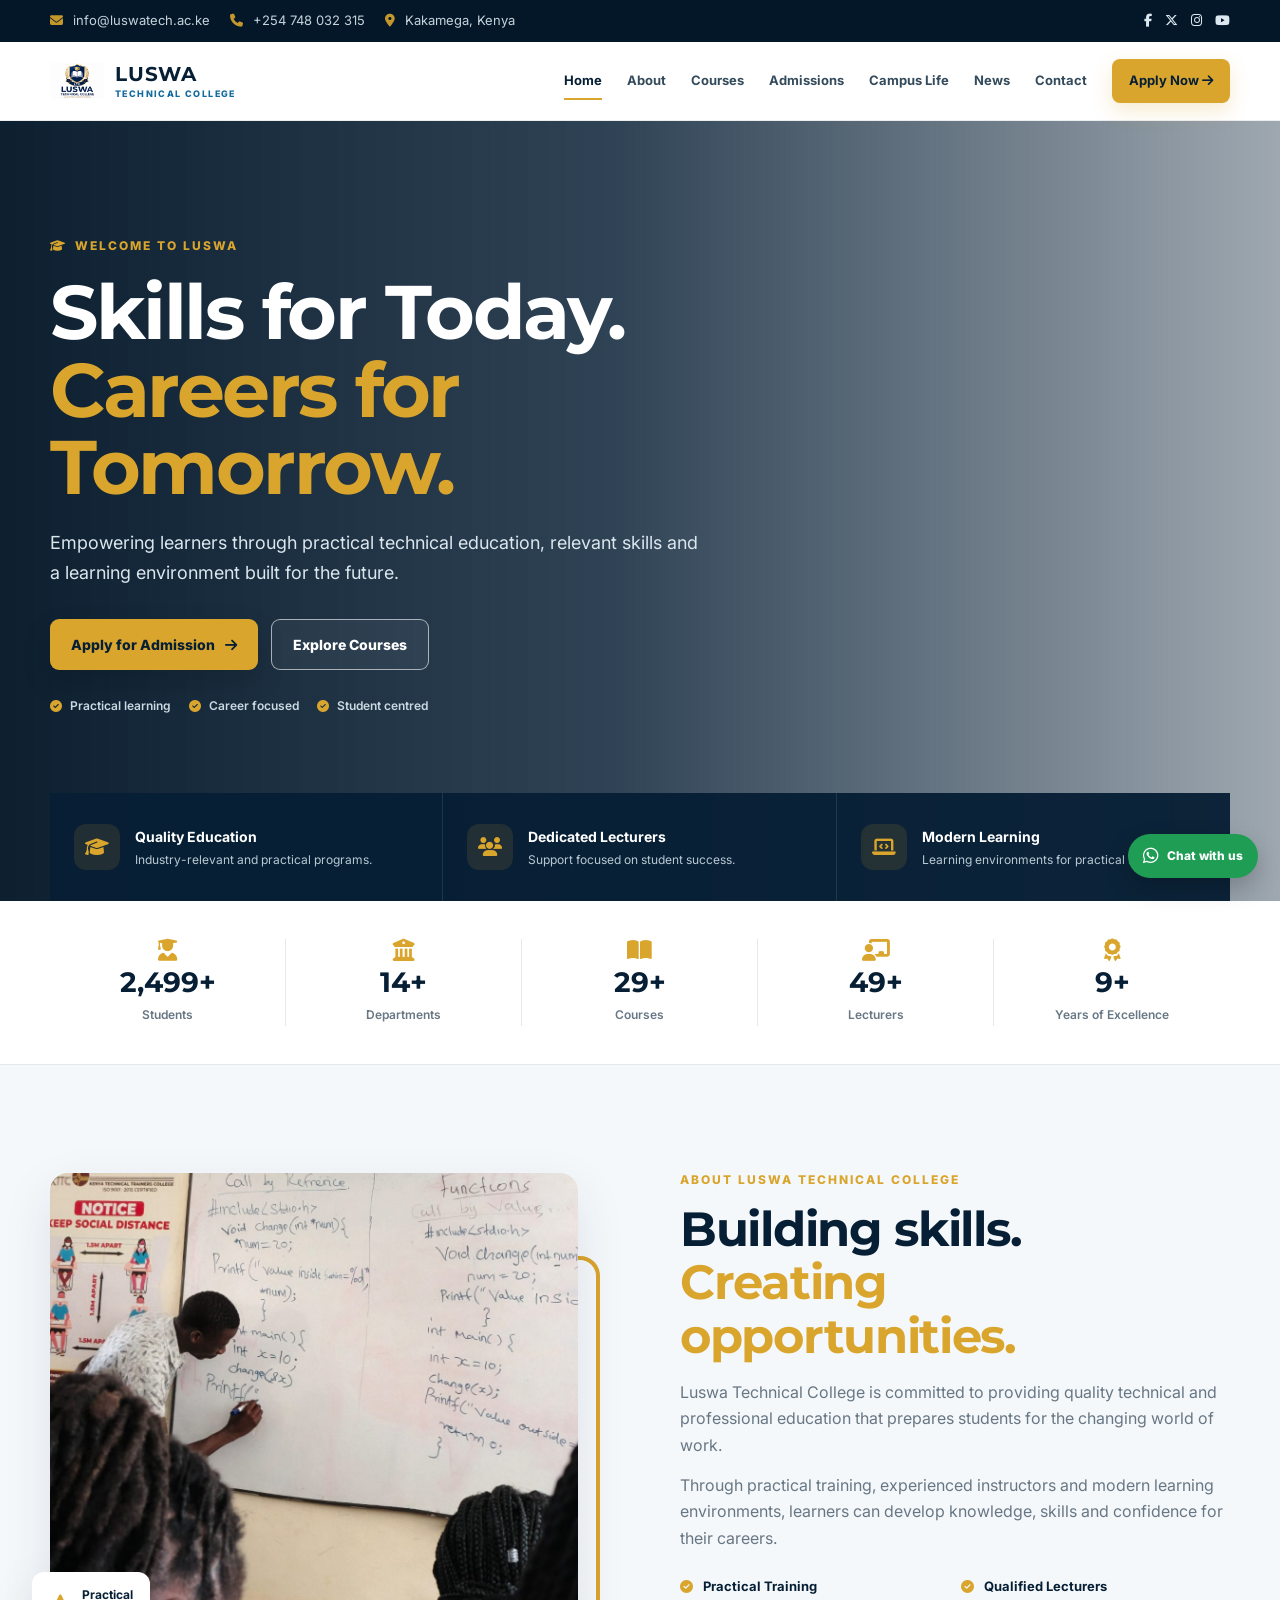
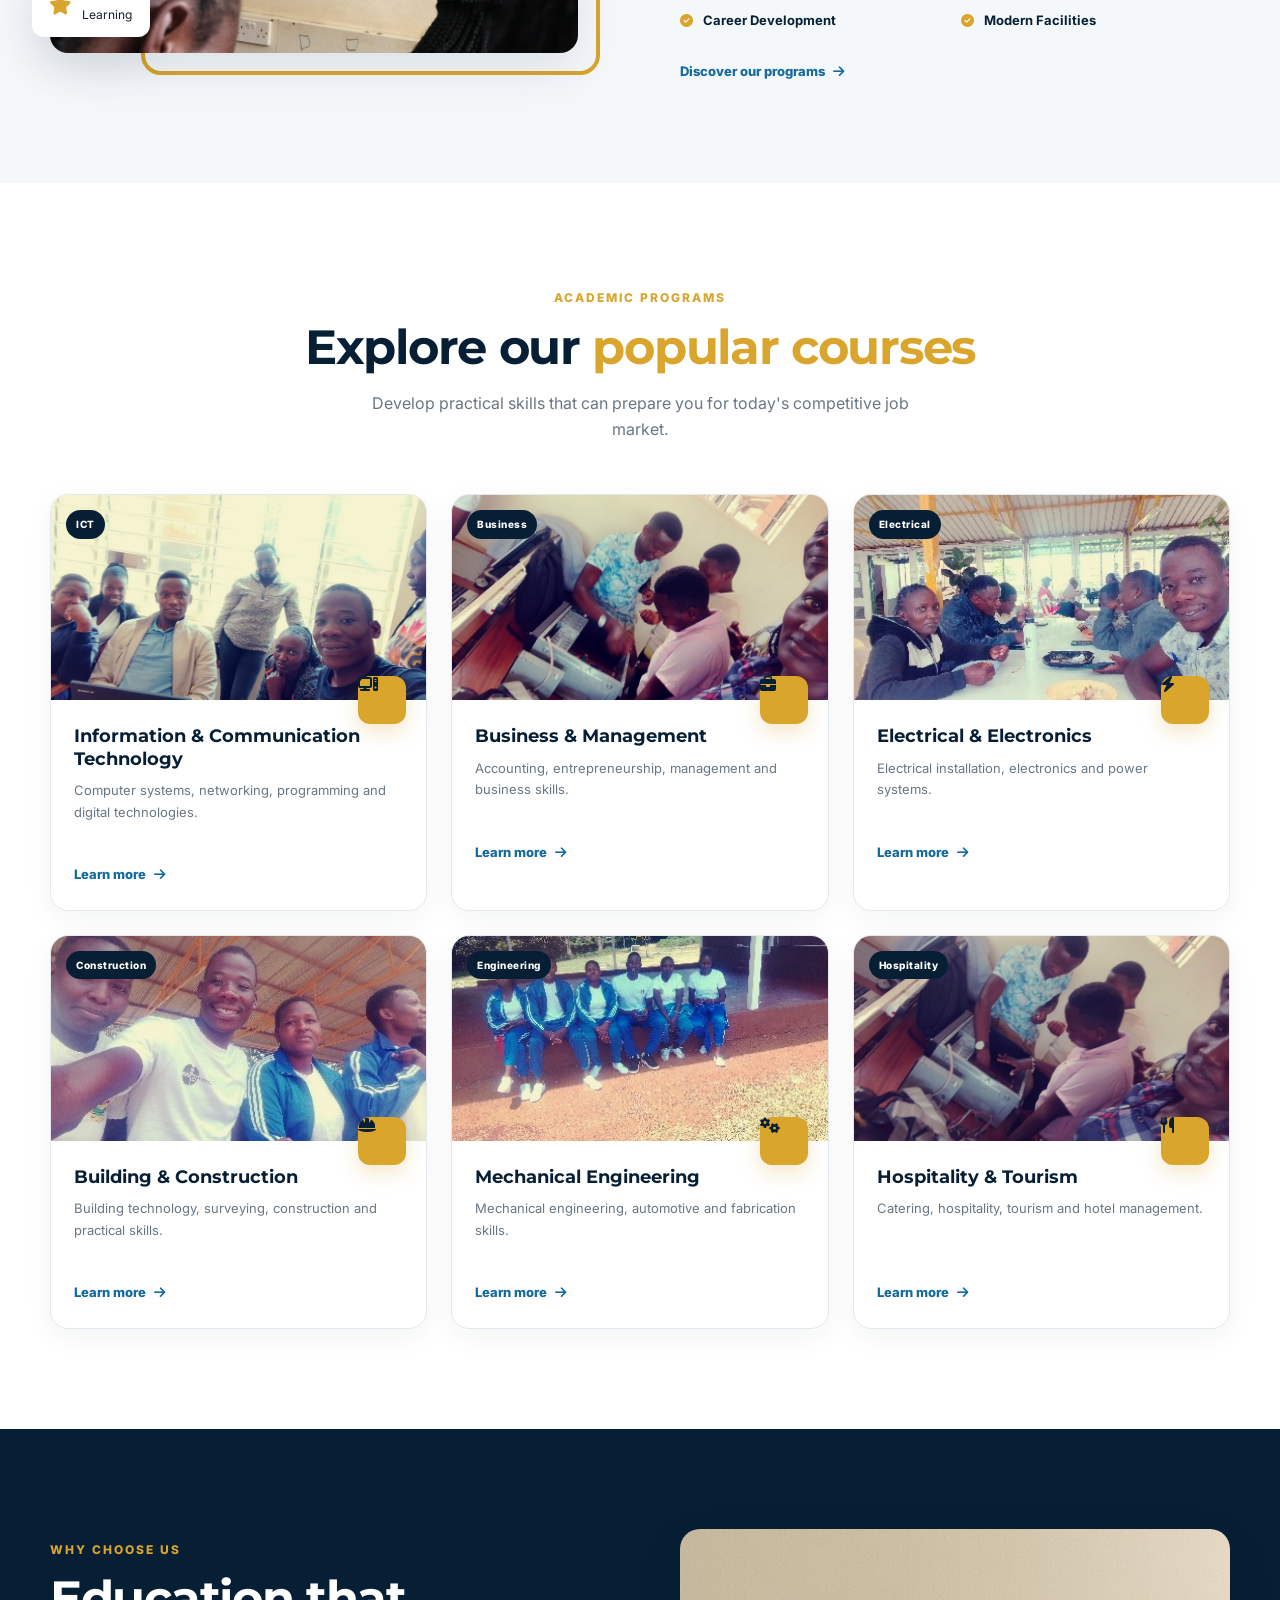
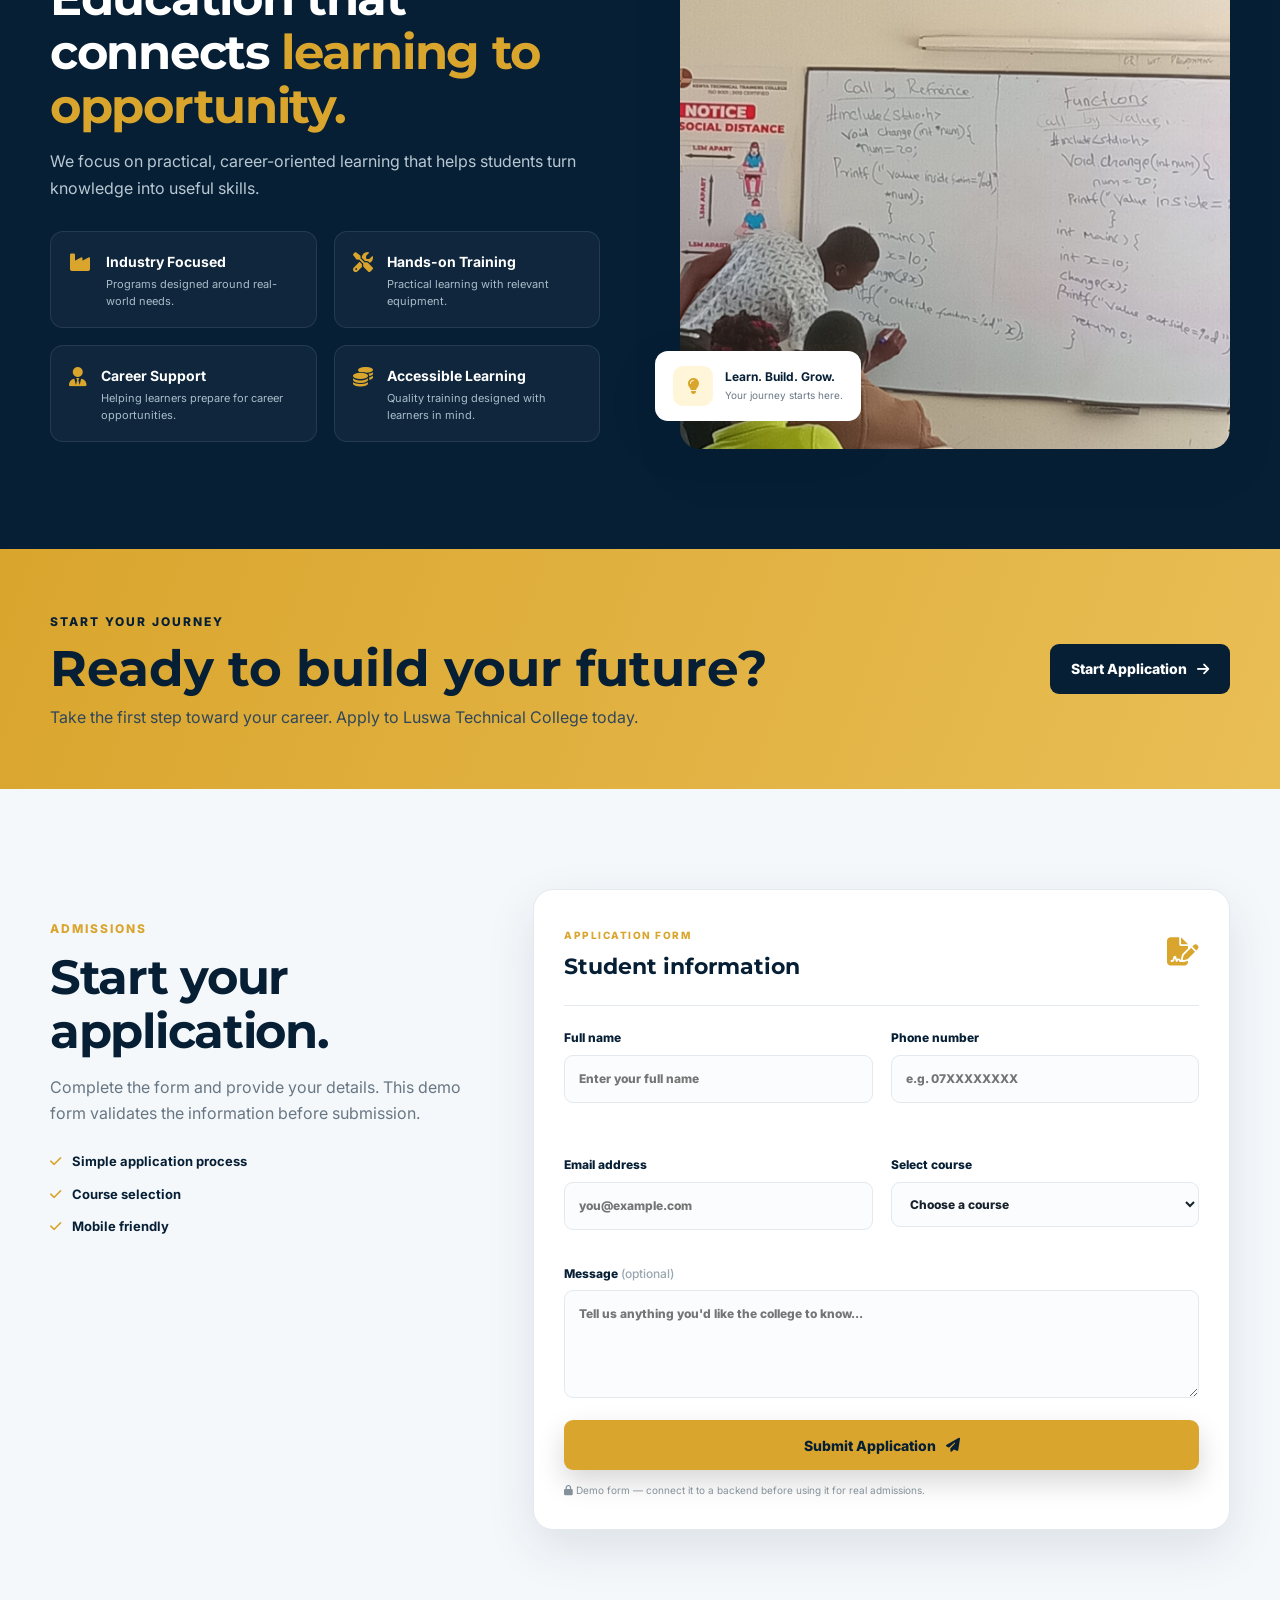
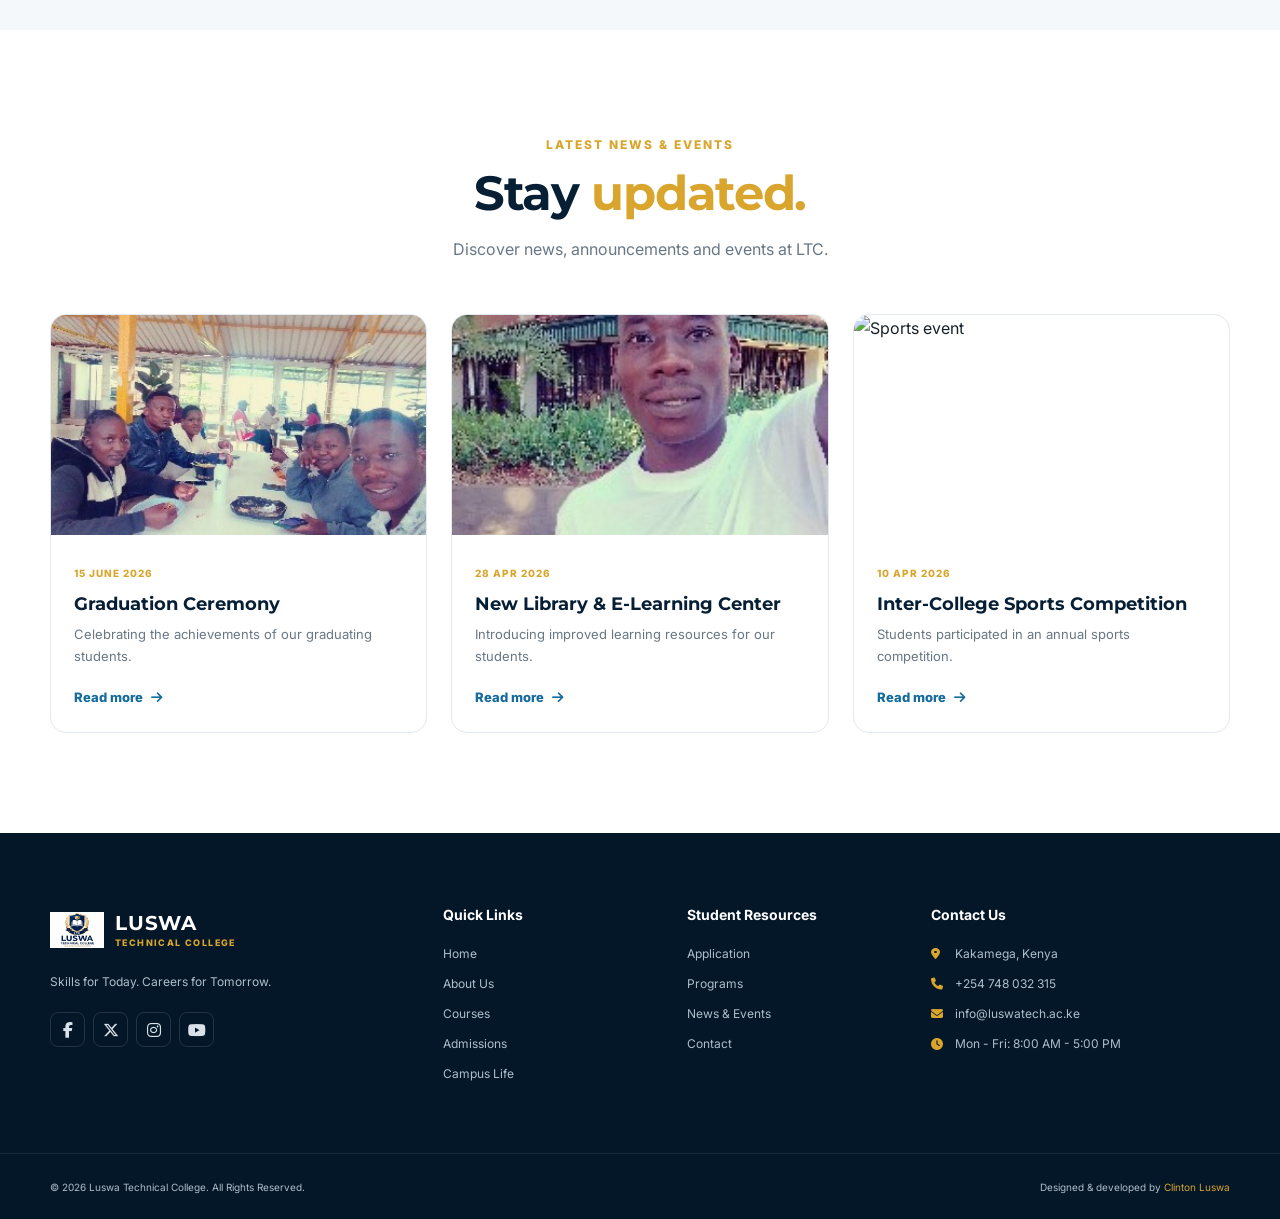
==== index.html @ d1d5af70 "Add files via upload" ====
<!DOCTYPE html>
<html lang="en">
<head>
    <meta charset="UTF-8">
    <meta name="viewport" content="width=device-width, initial-scale=1.0">
    <meta name="description" content="Luswa Technical College - Skills for Today. Careers for Tomorrow.">
    <meta name="theme-color" content="#071f35">
    <title>Luswa Technical College | Skills for Today. Careers for Tomorrow.</title>

    <link rel="preconnect" href="https://fonts.googleapis.com">
    <link rel="preconnect" href="https://fonts.gstatic.com" crossorigin>
    <link href="https://fonts.googleapis.com/css2?family=Inter:wght@400;500;600;700;800&family=Montserrat:wght@600;700;800&display=swap" rel="stylesheet">
    <link rel="stylesheet" href="style.css">

    <!-- Font Awesome -->
    <link rel="stylesheet"
          href="https://cdnjs.cloudflare.com/ajax/libs/font-awesome/6.5.2/css/all.min.css">
</head>

<body>
    <div class="page-loader" id="pageLoader" aria-hidden="true">
        <span class="loader"></span>
    </div>

    <!-- TOP BAR -->
    <div class="top-bar">
        <div class="container top-bar-inner">
            <div class="top-contact">
                <a href="mailto:info@luswatech.ac.ke">
                    <i class="fas fa-envelope"></i> info@luswatech.ac.ke
                </a>
                <a href="tel:+254748032315">
                    <i class="fas fa-phone"></i> +254 748 032 315
                </a>
                <span><i class="fas fa-location-dot"></i> Kakamega, Kenya</span>
            </div>

            <div class="socials" aria-label="Social media">
                <a href="#" aria-label="Facebook"><i class="fab fa-facebook-f"></i></a>
                <a href="#" aria-label="X"><i class="fab fa-x-twitter"></i></a>
                <a href="#" aria-label="Instagram"><i class="fab fa-instagram"></i></a>
                <a href="#" aria-label="YouTube"><i class="fab fa-youtube"></i></a>
            </div>
        </div>
    </div>

    <!-- HEADER -->
    <header class="header" id="header">
        <div class="container nav-wrap">
            <a href="#home" class="brand" aria-label="Luswa Technical College home">
                <img src="images/logo.png" alt="Luswa Technical College logo">
                <span>
                    <strong>LUSWA</strong>
                    <small>TECHNICAL COLLEGE</small>
                </span>
            </a>

            <button class="menu-btn" id="menuBtn" aria-label="Open navigation" aria-expanded="false">
                <i class="fas fa-bars"></i>
            </button>

            <nav class="navbar" id="navbar" aria-label="Main navigation">
                <a href="#home" class="active">Home</a>
                <a href="#about">About</a>
                <a href="#courses">Courses</a>
                <a href="#admissions">Admissions</a>
                <a href="#campus">Campus Life</a>
                <a href="#news">News</a>
                <a href="#contact">Contact</a>
                <a href="#admissions" class="nav-cta">Apply Now <i class="fas fa-arrow-right"></i></a>
            </nav>
        </div>
    </header>

    <main>
        <!-- HERO -->
        <section class="hero" id="home">
            <div class="hero-bg"></div>
            <div class="container hero-inner">
                <div class="hero-copy reveal">
                    <span class="eyebrow"><i class="fas fa-graduation-cap"></i> WELCOME TO LUSWA</span>
                    <h1>Skills for Today.<br><span>Careers for Tomorrow.</span></h1>
                    <p>
                        Empowering learners through practical technical education,
                        relevant skills and a learning environment built for the future.
                    </p>

                    <div class="hero-actions">
                        <a href="#admissions" class="btn btn-primary">
                            Apply for Admission <i class="fas fa-arrow-right"></i>
                        </a>
                        <a href="#courses" class="btn btn-outline">
                            Explore Courses
                        </a>
                    </div>

                    <div class="hero-trust">
                        <span><i class="fas fa-circle-check"></i> Practical learning</span>
                        <span><i class="fas fa-circle-check"></i> Career focused</span>
                        <span><i class="fas fa-circle-check"></i> Student centred</span>
                    </div>
                </div>
            </div>

            <div class="hero-cards container">
                <article class="hero-card">
                    <div class="icon-box"><i class="fas fa-graduation-cap"></i></div>
                    <div>
                        <h3>Quality Education</h3>
                        <p>Industry-relevant and practical programs.</p>
                    </div>
                </article>
                <article class="hero-card">
                    <div class="icon-box"><i class="fas fa-users"></i></div>
                    <div>
                        <h3>Dedicated Lecturers</h3>
                        <p>Support focused on student success.</p>
                    </div>
                </article>
                <article class="hero-card">
                    <div class="icon-box"><i class="fas fa-laptop-code"></i></div>
                    <div>
                        <h3>Modern Learning</h3>
                        <p>Learning environments for practical skills.</p>
                    </div>
                </article>
            </div>
        </section>

        <!-- STATS -->
        <section class="stats-section" aria-label="College statistics">
            <div class="container stats-grid">
                <div class="stat reveal">
                    <i class="fas fa-user-graduate"></i>
                    <strong data-count="2500" data-suffix="+">0</strong>
                    <span>Students</span>
                </div>
                <div class="stat reveal">
                    <i class="fas fa-building-columns"></i>
                    <strong data-count="15" data-suffix="+">0</strong>
                    <span>Departments</span>
                </div>
                <div class="stat reveal">
                    <i class="fas fa-book-open"></i>
                    <strong data-count="30" data-suffix="+">0</strong>
                    <span>Courses</span>
                </div>
                <div class="stat reveal">
                    <i class="fas fa-chalkboard-user"></i>
                    <strong data-count="50" data-suffix="+">0</strong>
                    <span>Lecturers</span>
                </div>
                <div class="stat reveal">
                    <i class="fas fa-award"></i>
                    <strong data-count="10" data-suffix="+">0</strong>
                    <span>Years of Excellence</span>
                </div>
            </div>
        </section>

        <!-- ABOUT -->
        <section class="section about" id="about">
            <div class="container about-grid">
                <div class="image-frame reveal">
                    <img src="images/about.jpg" alt="Luswa Technical College campus" loading="lazy">
                    <div class="image-badge">
                        <i class="fas fa-star"></i>
                        <span><strong>Practical</strong> Learning</span>
                    </div>
                </div>

                <div class="about-copy reveal">
                    <span class="section-tag">ABOUT LUSWA TECHNICAL COLLEGE</span>
                    <h2>Building skills.<br><span>Creating opportunities.</span></h2>
                    <p>
                        Luswa Technical College is committed to providing quality technical
                        and professional education that prepares students for the changing world of work.
                    </p>
                    <p>
                        Through practical training, experienced instructors and modern learning
                        environments, learners can develop knowledge, skills and confidence for their careers.
                    </p>

                    <div class="feature-list">
                        <div><i class="fas fa-circle-check"></i> Practical Training</div>
                        <div><i class="fas fa-circle-check"></i> Qualified Lecturers</div>
                        <div><i class="fas fa-circle-check"></i> Career Development</div>
                        <div><i class="fas fa-circle-check"></i> Modern Facilities</div>
                    </div>

                    <a href="#courses" class="text-link">Discover our programs <i class="fas fa-arrow-right"></i></a>
                </div>
            </div>
        </section>

        <!-- COURSES -->
        <section class="section courses" id="courses">
            <div class="container">
                <div class="section-heading reveal">
                    <span class="section-tag">ACADEMIC PROGRAMS</span>
                    <h2>Explore our <span>popular courses</span></h2>
                    <p>Develop practical skills that can prepare you for today's competitive job market.</p>
                </div>

                <div class="course-grid">
                    <article class="course-card reveal">
                        <div class="card-image">
                            <img src="images/ict_st.jpg" alt="ICT students" loading="lazy">
                            <span class="course-label">ICT</span>
                        </div>
                        <div class="card-body">
                            <i class="fas fa-computer course-icon"></i>
                            <h3>Information & Communication Technology</h3>
                            <p>Computer systems, networking, programming and digital technologies.</p>
                            <a href="#admissions" class="card-link">Learn more <i class="fas fa-arrow-right"></i></a>
                        </div>
                    </article>

                    <article class="course-card reveal">
                        <div class="card-image">
                            <img src="images/business.jpg" alt="Business students" loading="lazy">
                            <span class="course-label">Business</span>
                        </div>
                        <div class="card-body">
                            <i class="fas fa-briefcase course-icon"></i>
                            <h3>Business & Management</h3>
                            <p>Accounting, entrepreneurship, management and business skills.</p>
                            <a href="#admissions" class="card-link">Learn more <i class="fas fa-arrow-right"></i></a>
                        </div>
                    </article>

                    <article class="course-card reveal">
                        <div class="card-image">
                            <img src="images/electrical.jpg" alt="Electrical student" loading="lazy">
                            <span class="course-label">Electrical</span>
                        </div>
                        <div class="card-body">
                            <i class="fas fa-bolt course-icon"></i>
                            <h3>Electrical & Electronics</h3>
                            <p>Electrical installation, electronics and power systems.</p>
                            <a href="#admissions" class="card-link">Learn more <i class="fas fa-arrow-right"></i></a>
                        </div>
                    </article>

                    <article class="course-card reveal">
                        <div class="card-image">
                            <img src="images/building.jpg" alt="Construction students" loading="lazy">
                            <span class="course-label">Construction</span>
                        </div>
                        <div class="card-body">
                            <i class="fas fa-hard-hat course-icon"></i>
                            <h3>Building & Construction</h3>
                            <p>Building technology, surveying, construction and practical skills.</p>
                            <a href="#admissions" class="card-link">Learn more <i class="fas fa-arrow-right"></i></a>
                        </div>
                    </article>

                    <article class="course-card reveal">
                        <div class="card-image">
                            <img src="images/mechanic.jpg" alt="Mechanical engineering" loading="lazy">
                            <span class="course-label">Engineering</span>
                        </div>
                        <div class="card-body">
                            <i class="fas fa-gears course-icon"></i>
                            <h3>Mechanical Engineering</h3>
                            <p>Mechanical engineering, automotive and fabrication skills.</p>
                            <a href="#admissions" class="card-link">Learn more <i class="fas fa-arrow-right"></i></a>
                        </div>
                    </article>

                    <article class="course-card reveal">
                        <div class="card-image">
                            <img src="images/hospital.jpg" alt="Hospitality students" loading="lazy">
                            <span class="course-label">Hospitality</span>
                        </div>
                        <div class="card-body">
                            <i class="fas fa-utensils course-icon"></i>
                            <h3>Hospitality & Tourism</h3>
                            <p>Catering, hospitality, tourism and hotel management.</p>
                            <a href="#admissions" class="card-link">Learn more <i class="fas fa-arrow-right"></i></a>
                        </div>
                    </article>
                </div>
            </div>
        </section>

        <!-- WHY US -->
        <section class="section why-us" id="campus">
            <div class="container why-grid">
                <div class="why-copy reveal">
                    <span class="section-tag">WHY CHOOSE US</span>
                    <h2>Education that connects <span>learning to opportunity.</span></h2>
                    <p>
                        We focus on practical, career-oriented learning that helps students
                        turn knowledge into useful skills.
                    </p>

                    <div class="why-items">
                        <div class="why-item">
                            <i class="fas fa-industry"></i>
                            <div><h3>Industry Focused</h3><p>Programs designed around real-world needs.</p></div>
                        </div>
                        <div class="why-item">
                            <i class="fas fa-screwdriver-wrench"></i>
                            <div><h3>Hands-on Training</h3><p>Practical learning with relevant equipment.</p></div>
                        </div>
                        <div class="why-item">
                            <i class="fas fa-user-tie"></i>
                            <div><h3>Career Support</h3><p>Helping learners prepare for career opportunities.</p></div>
                        </div>
                        <div class="why-item">
                            <i class="fas fa-coins"></i>
                            <div><h3>Accessible Learning</h3><p>Quality training designed with learners in mind.</p></div>
                        </div>
                    </div>
                </div>

                <div class="why-image reveal">
                    <img src="images/why.jpg" alt="Students learning together" loading="lazy">
                    <div class="floating-card">
                        <i class="fas fa-lightbulb"></i>
                        <div><strong>Learn. Build. Grow.</strong><span>Your journey starts here.</span></div>
                    </div>
                </div>
            </div>
        </section>

        <!-- ADMISSIONS -->
        <section class="admissions" id="admissions">
            <div class="container admission-inner reveal">
                <div>
                    <span class="section-tag light">START YOUR JOURNEY</span>
                    <h2>Ready to build your future?</h2>
                    <p>Take the first step toward your career. Apply to Luswa Technical College today.</p>
                </div>
                <a href="#application" class="btn btn-gold">Start Application <i class="fas fa-arrow-right"></i></a>
            </div>
        </section>

        <!-- APPLICATION -->
        <section class="section application" id="application">
            <div class="container application-grid">
                <div class="application-intro reveal">
                    <span class="section-tag">ADMISSIONS</span>
                    <h2>Start your application.</h2>
                    <p>
                        Complete the form and provide your details. This demo form validates
                        the information before submission.
                    </p>
                    <div class="application-points">
                        <span><i class="fas fa-check"></i> Simple application process</span>
                        <span><i class="fas fa-check"></i> Course selection</span>
                        <span><i class="fas fa-check"></i> Mobile friendly</span>
                    </div>
                </div>

                <form class="application-form reveal" id="applicationForm" novalidate>
                    <div class="form-header">
                        <div><span>APPLICATION FORM</span><h3>Student information</h3></div>
                        <i class="fas fa-file-signature"></i>
                    </div>

                    <div class="form-grid">
                        <label>
                            Full name
                            <input type="text" name="name" placeholder="Enter your full name" required>
                            <small class="error-message"></small>
                        </label>
                        <label>
                            Phone number
                            <input type="tel" name="phone" placeholder="e.g. 07XXXXXXXX" required>
                            <small class="error-message"></small>
                        </label>
                        <label>
                            Email address
                            <input type="email" name="email" placeholder="you@example.com" required>
                            <small class="error-message"></small>
                        </label>
                        <label>
                            Select course
                            <select name="course" required>
                                <option value="">Choose a course</option>
                                <option>Information & Communication Technology</option>
                                <option>Business & Management</option>
                                <option>Electrical & Electronics</option>
                                <option>Building & Construction</option>
                                <option>Mechanical Engineering</option>
                                <option>Hospitality & Tourism</option>
                            </select>
                            <small class="error-message"></small>
                        </label>
                    </div>

                    <label>
                        Message <span class="optional">(optional)</span>
                        <textarea name="message" rows="4" placeholder="Tell us anything you'd like the college to know..."></textarea>
                    </label>

                    <button type="submit" class="btn btn-primary submit-btn">
                        Submit Application <i class="fas fa-paper-plane"></i>
                    </button>
                    <p class="form-note"><i class="fas fa-lock"></i> Demo form — connect it to a backend before using it for real admissions.</p>
                    <div class="form-success" id="formSuccess" role="status"></div>
                </form>
            </div>
        </section>

        <!-- NEWS -->
        <section class="section news" id="news">
            <div class="container">
                <div class="section-heading reveal">
                    <span class="section-tag">LATEST NEWS & EVENTS</span>
                    <h2>Stay <span>updated.</span></h2>
                    <p>Discover news, announcements and events at LTC.</p>
                </div>

                <div class="news-grid">
                    <article class="news-card reveal">
                        <img src="images/graduate.jpg" alt="Graduation ceremony" loading="lazy">
                        <div class="news-body">
                            <span class="date">15 JUNE 2026</span>
                            <h3>Graduation Ceremony</h3>
                            <p>Celebrating the achievements of our graduating students.</p>
                            <a href="#contact">Read more <i class="fas fa-arrow-right"></i></a>
                        </div>
                    </article>

                    <article class="news-card reveal">
                        <img src="images/library.jpg" alt="Library and e-learning center" loading="lazy">
                        <div class="news-body">
                            <span class="date">28 APR 2026</span>
                            <h3>New Library & E-Learning Center</h3>
                            <p>Introducing improved learning resources for our students.</p>
                            <a href="#contact">Read more <i class="fas fa-arrow-right"></i></a>
                        </div>
                    </article>

                    <article class="news-card reveal">
                        <img src="images/spots.jpg" alt="Sports event" loading="lazy">
                        <div class="news-body">
                            <span class="date">10 APR 2026</span>
                            <h3>Inter-College Sports Competition</h3>
                            <p>Students participated in an annual sports competition.</p>
                            <a href="#contact">Read more <i class="fas fa-arrow-right"></i></a>
                        </div>
                    </article>
                </div>
            </div>
        </section>
    </main>

    <!-- FOOTER -->
    <footer class="footer" id="contact">
        <div class="container footer-grid">
            <div class="footer-brand">
                <a href="#home" class="brand footer-logo">
                    <img src="images/logo.png" alt="Luswa Technical College logo">
                    <span><strong>LUSWA</strong><small>TECHNICAL COLLEGE</small></span>
                </a>
                <p>Skills for Today. Careers for Tomorrow.</p>
                <div class="footer-socials">
                    <a href="#" aria-label="Facebook"><i class="fab fa-facebook-f"></i></a>
                    <a href="#" aria-label="X"><i class="fab fa-x-twitter"></i></a>
                    <a href="#" aria-label="Instagram"><i class="fab fa-instagram"></i></a>
                    <a href="#" aria-label="YouTube"><i class="fab fa-youtube"></i></a>
                </div>
            </div>

            <div class="footer-column">
                <h3>Quick Links</h3>
                <a href="#home">Home</a>
                <a href="#about">About Us</a>
                <a href="#courses">Courses</a>
                <a href="#admissions">Admissions</a>
                <a href="#campus">Campus Life</a>
            </div>

            <div class="footer-column">
                <h3>Student Resources</h3>
                <a href="#application">Application</a>
                <a href="#courses">Programs</a>
                <a href="#news">News & Events</a>
                <a href="#contact">Contact</a>
            </div>

            <div class="footer-column contact-column">
                <h3>Contact Us</h3>
                <a href="https://maps.google.com/?q=Kakamega,Kenya" target="_blank" rel="noopener">
                    <i class="fas fa-location-dot"></i> Kakamega, Kenya
                </a>
                <a href="tel:+254748032315"><i class="fas fa-phone"></i> +254 748 032 315</a>
                <a href="mailto:info@luswatech.ac.ke"><i class="fas fa-envelope"></i> info@luswatech.ac.ke</a>
                <span><i class="fas fa-clock"></i> Mon - Fri: 8:00 AM - 5:00 PM</span>
            </div>
        </div>

        <div class="footer-bottom">
            <div class="container">
                <p>© <span id="currentYear"></span> Luswa Technical College. All Rights Reserved.</p>
                <p>Designed & developed by <a href="https://luswa-portfolio.vercel.app" target="_blank" rel="noopener">Clinton Luswa</a></p>
            </div>
        </div>
    </footer>

    <a class="whatsapp" href="#" aria-label="Chat on WhatsApp">
        <i class="fab fa-whatsapp"></i>
        <span>Chat with us</span>
    </a>

    <button class="scroll-top" id="scrollTop" aria-label="Scroll to top">
        <i class="fas fa-arrow-up"></i>
    </button>

    <script src="script.js"></script>
</body>
</html>
---- style.css ----
/* =========================================================
   LUSWA TECHNICAL COLLEGE — MODERN REDESIGN
   ========================================================= */

:root {
    --navy: #071f35;
    --navy-2: #0b3556;
    --blue: #146b9e;
    --gold: #d9a52d;
    --gold-light: #f2cf73;
    --white: #fff;
    --text: #17212b;
    --muted: #687784;
    --light: #f5f8fb;
    --border: #e3e9ee;
    --shadow: 0 18px 50px rgba(7,31,53,.10);
    --radius: 18px;
    --container: 1180px;
}

* { box-sizing: border-box; margin: 0; padding: 0; }
html { scroll-behavior: smooth; scroll-padding-top: 85px; }
body {
    font-family: "Inter", Arial, sans-serif;
    color: var(--text);
    background: var(--white);
    line-height: 1.65;
    overflow-x: hidden;
}
body.menu-open { overflow: hidden; }
a { color: inherit; text-decoration: none; }
img { display: block; width: 100%; }
button, input, select, textarea { font: inherit; }
button { cursor: pointer; }
.container { width: min(var(--container), calc(100% - 40px)); margin-inline: auto; }

.page-loader {
    position: fixed; inset: 0; z-index: 99999; display: grid; place-items: center;
    background: var(--navy); transition: opacity .45s ease, visibility .45s ease;
}
.page-loader.hide { opacity: 0; visibility: hidden; pointer-events: none; }
.loader {
    width: 42px; height: 42px; border: 3px solid rgba(255,255,255,.2);
    border-top-color: var(--gold); border-radius: 50%; animation: spin .8s linear infinite;
}
@keyframes spin { to { transform: rotate(360deg); } }

/* TOP BAR */
.top-bar { background: #041728; color: #dce7ef; font-size: 13px; }
.top-bar-inner { min-height: 42px; display:flex; align-items:center; justify-content:space-between; gap:20px; }
.top-contact, .socials { display:flex; align-items:center; gap:20px; flex-wrap:wrap; }
.top-contact a, .top-contact span { opacity:.9; }
.top-contact i, .socials a:hover { color: var(--gold); }
.top-contact i { margin-right:6px; }
.socials { gap:13px; }
.socials a { transition:.25s; }

/* HEADER */
.header {
    position: sticky; top: 0; z-index: 1000; background: rgba(255,255,255,.96);
    backdrop-filter: blur(14px); border-bottom: 1px solid rgba(7,31,53,.08);
}
.nav-wrap { min-height: 78px; display:flex; align-items:center; justify-content:space-between; gap:25px; }
.brand { display:flex; align-items:center; gap:11px; flex-shrink:0; }
.brand img { width:54px; height:54px; object-fit:contain; }
.brand span { display:grid; line-height:1.05; }
.brand strong { font-family:"Montserrat",sans-serif; color:var(--navy); font-size:20px; letter-spacing:.8px; }
.brand small { color:var(--blue); font-size:9px; font-weight:800; letter-spacing:1.4px; margin-top:4px; }
.navbar { display:flex; align-items:center; gap:25px; }
.navbar > a { font-size:13px; font-weight:700; color:#344b5c; position:relative; padding:28px 0; transition:.25s; }
.navbar > a:not(.nav-cta)::after {
    content:""; position:absolute; left:0; right:100%; bottom:20px; height:2px;
    background:var(--gold); transition:.25s;
}
.navbar > a:hover, .navbar > a.active { color:var(--navy); }
.navbar > a:hover::after, .navbar > a.active::after { right:0; }
.nav-cta {
    padding:11px 17px !important; border-radius:8px; background:var(--gold);
    color:var(--navy) !important; box-shadow:0 8px 20px rgba(217,165,45,.22);
}
.nav-cta:hover { transform:translateY(-2px); background:var(--navy); color:var(--white) !important; }
.nav-cta::after { display:none; }
.menu-btn { display:none; width:44px; height:44px; border:0; border-radius:10px; background:var(--light); color:var(--navy); font-size:20px; }

/* HERO */
.hero { position:relative; min-height:690px; display:flex; flex-direction:column; justify-content:center; overflow:hidden; }
.hero-bg {
    position:absolute; inset:0;
    background:
      linear-gradient(90deg, rgba(4,23,40,.97) 0%, rgba(7,31,53,.84) 48%, rgba(7,31,53,.38) 100%),
      url("https://images.unsplash.com/photo-1562774053-701939374585?auto=format&fit=crop&w=1800&q=85") center/cover no-repeat;
    transform:scale(1.02);
}
.hero-inner { position:relative; z-index:2; padding:110px 0 185px; }
.hero-copy { max-width:720px; color:var(--white); }
.eyebrow, .section-tag {
    display:inline-flex; align-items:center; gap:8px; color:var(--gold);
    font-size:12px; font-weight:800; letter-spacing:2px;
}
.hero h1 {
    font-family:"Montserrat",sans-serif; font-size:clamp(42px,6vw,76px);
    line-height:1.02; letter-spacing:-2.5px; margin:16px 0 22px;
}
.hero h1 span { color:var(--gold); }
.hero-copy > p { max-width:650px; color:#dbe6ed; font-size:18px; }
.hero-actions { display:flex; gap:13px; flex-wrap:wrap; margin:32px 0 26px; }
.btn {
    display:inline-flex; align-items:center; justify-content:center; gap:10px;
    min-height:50px; padding:13px 21px; border:0; border-radius:9px;
    font-weight:800; font-size:14px; transition:.25s;
}
.btn-primary { background:var(--gold); color:var(--navy); box-shadow:0 12px 28px rgba(0,0,0,.16); }
.btn-primary:hover { background:var(--gold-light); transform:translateY(-2px); }
.btn-outline { border:1px solid rgba(255,255,255,.6); color:var(--white); background:rgba(255,255,255,.05); }
.btn-outline:hover { background:var(--white); color:var(--navy); }
.hero-trust { display:flex; flex-wrap:wrap; gap:18px; color:#cbd9e2; font-size:12px; font-weight:600; }
.hero-trust i { color:var(--gold); margin-right:5px; }
.hero-cards {
    position:absolute; z-index:3; bottom:0; left:50%; transform:translateX(-50%);
    display:grid; grid-template-columns:repeat(3,1fr); padding:0;
}
.hero-card {
    display:flex; align-items:center; gap:15px; min-height:108px; padding:20px 24px;
    color:var(--white); background:rgba(7,31,53,.96); border-right:1px solid rgba(255,255,255,.1);
}
.hero-card:last-child { border-right:0; }
.icon-box { width:46px; height:46px; display:grid; place-items:center; flex:0 0 46px; border-radius:12px; background:rgba(217,165,45,.12); color:var(--gold); font-size:19px; }
.hero-card h3 { font-size:14px; margin-bottom:2px; }
.hero-card p { color:#b9c9d4; font-size:12px; }

/* STATS */
.stats-section { background:var(--white); border-bottom:1px solid var(--border); }
.stats-grid { display:grid; grid-template-columns:repeat(5,1fr); padding:38px 0; }
.stat { text-align:center; border-right:1px solid var(--border); }
.stat:last-child { border-right:0; }
.stat i { color:var(--gold); font-size:22px; margin-bottom:5px; }
.stat strong { display:block; color:var(--navy); font-family:"Montserrat"; font-size:28px; line-height:1.2; }
.stat span { color:var(--muted); font-size:12px; font-weight:600; }

/* GENERAL */
.section { padding:100px 0; }
.section-heading { max-width:680px; margin:0 auto 52px; text-align:center; }
.section-heading h2, .about-copy h2, .why-copy h2, .application-intro h2 {
    font-family:"Montserrat"; color:var(--navy); font-size:clamp(32px,4vw,48px);
    line-height:1.12; letter-spacing:-1.3px; margin:11px 0 15px;
}
.section-heading h2 span, .about-copy h2 span, .why-copy h2 span { color:var(--gold); }
.section-heading p { color:var(--muted); max-width:590px; margin:auto; }

/* ABOUT */
.about { background:var(--light); }
.about-grid { display:grid; grid-template-columns:1fr 1fr; gap:80px; align-items:center; }
.image-frame { position:relative; padding:0 22px 22px 0; }
.image-frame::after { content:""; position:absolute; z-index:0; right:0; bottom:0; width:82%; height:82%; border:4px solid var(--gold); border-radius:20px; }
.image-frame img { position:relative; z-index:1; height:480px; object-fit:cover; border-radius:18px; box-shadow:var(--shadow); }
.image-badge { position:absolute; z-index:2; left:-18px; bottom:38px; display:flex; align-items:center; gap:10px; padding:13px 17px; border-radius:12px; background:var(--white); box-shadow:var(--shadow); font-size:12px; }
.image-badge i { color:var(--gold); font-size:20px; }
.image-badge span { display:grid; }
.image-badge strong { color:var(--navy); }
.about-copy > p { color:var(--muted); margin-bottom:14px; }
.feature-list { display:grid; grid-template-columns:1fr 1fr; gap:12px; margin:25px 0 26px; }
.feature-list div { font-size:13px; font-weight:700; color:var(--navy); }
.feature-list i { color:var(--gold); margin-right:7px; }
.text-link, .card-link, .news-body a { color:var(--blue); font-size:13px; font-weight:800; }
.text-link i, .card-link i, .news-body a i { transition:.25s; margin-left:5px; }
.text-link:hover i, .card-link:hover i, .news-body a:hover i { transform:translateX(4px); }

/* COURSES */
.courses { background:var(--white); }
.course-grid { display:grid; grid-template-columns:repeat(3,1fr); gap:24px; }
.course-card { border:1px solid var(--border); border-radius:var(--radius); overflow:hidden; background:var(--white); box-shadow:0 8px 28px rgba(7,31,53,.05); transition:.3s; }
.course-card:hover { transform:translateY(-7px); box-shadow:var(--shadow); border-color:rgba(217,165,45,.4); }
.card-image { height:205px; position:relative; overflow:hidden; }
.card-image img { height:100%; object-fit:cover; transition:.5s; }
.course-card:hover .card-image img { transform:scale(1.06); }
.course-label { position:absolute; left:15px; top:15px; padding:6px 10px; border-radius:20px; background:var(--navy); color:var(--white); font-size:10px; font-weight:800; letter-spacing:.5px; }
.card-body { position:relative; padding:25px 23px 23px; }
.course-icon { position:absolute; right:20px; top:-24px; width:48px; height:48px; display:grid; place-items:center; border-radius:12px; background:var(--gold); color:var(--navy); box-shadow:0 8px 20px rgba(217,165,45,.25); }
.card-body h3 { color:var(--navy); font-family:"Montserrat"; font-size:18px; line-height:1.25; padding-right:35px; margin-bottom:10px; }
.card-body p { color:var(--muted); font-size:13px; min-height:64px; margin-bottom:16px; }

/* WHY */
.why-us { background:var(--navy); color:var(--white); }
.why-grid { display:grid; grid-template-columns:1fr 1fr; gap:80px; align-items:center; }
.why-copy h2 { color:var(--white); }
.why-copy > p { color:#b8c8d3; max-width:600px; margin-bottom:30px; }
.why-items { display:grid; grid-template-columns:1fr 1fr; gap:17px; }
.why-item { display:flex; gap:14px; padding:18px; border:1px solid rgba(255,255,255,.09); border-radius:13px; background:rgba(255,255,255,.035); }
.why-item > i { color:var(--gold); font-size:20px; margin-top:3px; }
.why-item h3 { font-size:14px; margin-bottom:3px; }
.why-item p { color:#a9bdc9; font-size:11px; line-height:1.5; }
.why-image { position:relative; }
.why-image img { height:520px; object-fit:cover; border-radius:20px; box-shadow:var(--shadow); }
.floating-card { position:absolute; left:-25px; bottom:28px; display:flex; align-items:center; gap:12px; padding:15px 18px; border-radius:13px; background:var(--white); color:var(--navy); box-shadow:var(--shadow); }
.floating-card > i { width:40px; height:40px; display:grid; place-items:center; border-radius:10px; background:#fff5d9; color:var(--gold); }
.floating-card div { display:grid; font-size:12px; }
.floating-card span { color:var(--muted); font-size:10px; }

/* ADMISSIONS */
.admissions { background:linear-gradient(110deg,var(--gold),#e9be55); }
.admission-inner { min-height:240px; display:flex; align-items:center; justify-content:space-between; gap:30px; }
.section-tag.light { color:var(--navy); }
.admission-inner h2 { color:var(--navy); font-family:"Montserrat"; font-size:clamp(32px,4vw,50px); line-height:1.1; margin:8px 0; }
.admission-inner p { color:#30465a; max-width:600px; }
.btn-gold { background:var(--navy); color:var(--white); white-space:nowrap; }
.btn-gold:hover { background:#0e4268; transform:translateY(-2px); }

/* APPLICATION */
.application { background:var(--light); }
.application-grid { display:grid; grid-template-columns:.75fr 1.25fr; gap:65px; align-items:start; }
.application-intro { padding-top:25px; }
.application-intro > p { color:var(--muted); max-width:500px; }
.application-points { display:grid; gap:11px; margin-top:25px; color:var(--navy); font-size:13px; font-weight:700; }
.application-points i { color:var(--gold); margin-right:8px; }
.application-form { background:var(--white); padding:30px; border:1px solid var(--border); border-radius:20px; box-shadow:var(--shadow); }
.form-header { display:flex; justify-content:space-between; align-items:center; padding-bottom:20px; margin-bottom:22px; border-bottom:1px solid var(--border); }
.form-header span { color:var(--gold); font-size:10px; font-weight:800; letter-spacing:1.5px; }
.form-header h3 { color:var(--navy); font-family:"Montserrat"; font-size:22px; margin-top:3px; }
.form-header > i { color:var(--gold); font-size:28px; }
.form-grid { display:grid; grid-template-columns:1fr 1fr; gap:18px; }
.application-form label { display:block; color:var(--navy); font-size:12px; font-weight:800; margin-bottom:17px; }
.application-form input, .application-form select, .application-form textarea {
    width:100%; margin-top:7px; padding:13px 14px; border:1px solid var(--border);
    border-radius:9px; outline:none; color:var(--text); background:#fbfcfd; transition:.2s;
}
.application-form textarea { resize:vertical; }
.application-form input:focus, .application-form select:focus, .application-form textarea:focus {
    border-color:var(--gold); box-shadow:0 0 0 3px rgba(217,165,45,.12); background:var(--white);
}
.optional { color:#9aa7b0; font-weight:500; }
.error-message { display:block; min-height:14px; color:#c0392b; font-size:10px; font-weight:600; margin-top:3px; }
.input-error { border-color:#c0392b !important; }
.submit-btn { width:100%; }
.form-note { color:#84919a; font-size:10px; margin-top:12px; }
.form-success { display:none; margin-top:15px; padding:12px; border-radius:8px; background:#eaf8ef; color:#217a3a; font-size:12px; font-weight:700; }
.form-success.show { display:block; }

/* NEWS */
.news { background:var(--white); }
.news-grid { display:grid; grid-template-columns:repeat(3,1fr); gap:24px; }
.news-card { border:1px solid var(--border); border-radius:16px; overflow:hidden; transition:.3s; }
.news-card:hover { transform:translateY(-5px); box-shadow:var(--shadow); }
.news-card > img { height:220px; object-fit:cover; }
.news-body { padding:23px; }
.date { color:var(--gold); font-size:10px; font-weight:800; letter-spacing:1px; }
.news-body h3 { color:var(--navy); font-family:"Montserrat"; font-size:18px; line-height:1.3; margin:8px 0; }
.news-body p { color:var(--muted); font-size:13px; margin-bottom:16px; }

/* FOOTER */
.footer { background:#041728; color:#aebfcb; }
.footer-grid { display:grid; grid-template-columns:1.4fr .8fr .8fr 1.2fr; gap:45px; padding:70px 0; }
.footer-logo strong { color:var(--white); }
.footer-logo small { color:var(--gold); }
.footer-brand > p { max-width:250px; font-size:12px; margin:15px 0 20px; }
.footer-socials { display:flex; gap:8px; }
.footer-socials a { width:35px; height:35px; display:grid; place-items:center; border:1px solid rgba(255,255,255,.12); border-radius:8px; color:#d8e2e8; transition:.25s; }
.footer-socials a:hover { background:var(--gold); color:var(--navy); border-color:var(--gold); }
.footer-column { display:grid; align-content:start; gap:10px; }
.footer-column h3 { color:var(--white); font-size:14px; margin-bottom:8px; }
.footer-column a, .footer-column span { font-size:12px; transition:.2s; }
.footer-column a:hover { color:var(--gold); }
.contact-column a, .contact-column span { display:flex; gap:9px; }
.contact-column i { width:15px; color:var(--gold); margin-top:4px; }
.footer-bottom { border-top:1px solid rgba(255,255,255,.08); }
.footer-bottom .container { min-height:65px; display:flex; align-items:center; justify-content:space-between; gap:20px; font-size:10px; }
.footer-bottom a { color:var(--gold); }

/* FLOATING CONTROLS */
.whatsapp {
    position:fixed; right:22px; bottom:22px; z-index:9000; display:flex; align-items:center; gap:8px;
    padding:12px 15px; border-radius:30px; background:#1f9d55; color:var(--white);
    font-size:12px; font-weight:800; box-shadow:0 10px 25px rgba(0,0,0,.2); transition:.25s;
}
.whatsapp:hover { transform:translateY(-3px); }
.whatsapp i { font-size:18px; }
.scroll-top {
    position:fixed; right:23px; bottom:78px; z-index:9000; width:42px; height:42px;
    border:0; border-radius:50%; background:var(--gold); color:var(--navy);
    opacity:0; visibility:hidden; transform:translateY(12px); transition:.25s;
}
.scroll-top.show { opacity:1; visibility:visible; transform:translateY(0); }
.scroll-top:hover { background:var(--white); }

/* REVEAL */
.reveal { opacity:0; transform:translateY(24px); transition:opacity .65s ease, transform .65s ease; }
.reveal.visible { opacity:1; transform:none; }

/* RESPONSIVE */
@media (max-width: 1050px) {
    .navbar { gap:15px; }
    .navbar > a { font-size:12px; }
    .hero h1 { font-size:62px; }
    .about-grid, .why-grid { gap:50px; }
}
@media (max-width: 900px) {
    .top-contact span { display:none; }
    .menu-btn { display:block; }
    .navbar {
        position:absolute; left:20px; right:20px; top:calc(100% + 1px);
        display:flex; flex-direction:column; align-items:stretch; gap:0; padding:8px;
        background:var(--white); border:1px solid var(--border); border-radius:0 0 14px 14px;
        box-shadow:var(--shadow); opacity:0; visibility:hidden; pointer-events:none;
        transform:translateY(-10px); transition:.25s;
    }
    .navbar.open { opacity:1; visibility:visible; pointer-events:auto; transform:none; }
    .navbar > a { padding:12px 13px; border-bottom:1px solid var(--border); }
    .navbar > a:last-child { border-bottom:0; }
    .navbar > a:not(.nav-cta)::after { display:none; }
    .nav-cta { margin-top:8px; text-align:center; }
    .hero { min-height:720px; }
    .hero-inner { padding:95px 0 205px; }
    .hero-cards { grid-template-columns:1fr; bottom:0; }
    .hero-card { min-height:84px; border-right:0; border-bottom:1px solid rgba(255,255,255,.1); }
    .hero-card:last-child { border-bottom:0; }
    .stats-grid { grid-template-columns:repeat(3,1fr); gap:25px 0; }
    .stat:nth-child(3) { border-right:0; }
    .stat:nth-child(n+4) { border-top:1px solid var(--border); padding-top:22px; }
    .about-grid, .why-grid, .application-grid { grid-template-columns:1fr; }
    .about-grid, .why-grid { gap:55px; }
    .course-grid, .news-grid { grid-template-columns:repeat(2,1fr); }
    .application-grid { gap:25px; }
    .footer-grid { grid-template-columns:repeat(2,1fr); }
}
@media (max-width: 600px) {
    .container { width:min(var(--container), calc(100% - 28px)); }
    .top-bar { display:none; }
    .nav-wrap { min-height:70px; }
    .brand img { width:46px; height:46px; }
    .brand strong { font-size:17px; }
    .brand small { font-size:7px; }
    .navbar { left:14px; right:14px; }
    .hero { min-height:760px; }
    .hero-bg { background-position:60% center; }
    .hero-inner { padding:80px 0 260px; }
    .hero h1 { font-size:clamp(39px,12vw,55px); letter-spacing:-1.5px; }
    .hero-copy > p { font-size:15px; }
    .hero-actions { flex-direction:column; }
    .hero-actions .btn { width:100%; }
    .hero-trust { gap:9px 15px; font-size:10px; }
    .hero-card { padding:15px 17px; }
    .stats-grid { grid-template-columns:1fr 1fr; padding:30px 0; gap:0; }
    .stat { padding:17px 5px; border-right:1px solid var(--border); border-top:1px solid var(--border); }
    .stat:nth-child(1), .stat:nth-child(2) { border-top:0; }
    .stat:nth-child(2), .stat:nth-child(4) { border-right:0; }
    .stat:nth-child(3) { border-right:1px solid var(--border); }
    .stat:nth-child(5) { grid-column:1 / -1; border-right:0; }
    .section { padding:70px 0; }
    .section-heading { margin-bottom:35px; }
    .about-grid, .why-grid { gap:40px; }
    .image-frame { padding-right:10px; padding-bottom:10px; }
    .image-frame img { height:310px; }
    .image-badge { left:0; bottom:25px; }
    .feature-list, .why-items, .form-grid { grid-template-columns:1fr; }
    .course-grid, .news-grid { grid-template-columns:1fr; }
    .card-image, .news-card > img { height:220px; }
    .why-image img { height:360px; }
    .floating-card { left:10px; bottom:15px; }
    .admission-inner { padding:60px 0; flex-direction:column; align-items:flex-start; }
    .admission-inner .btn { width:100%; }
    .application-form { padding:20px; }
    .footer-grid { grid-template-columns:1fr; gap:32px; padding:50px 0; }
    .footer-bottom .container { padding:18px 0; flex-direction:column; align-items:flex-start; }
    .whatsapp span { display:none; }
    .whatsapp { width:50px; height:50px; justify-content:center; padding:0; right:16px; bottom:16px; }
    .scroll-top { right:20px; bottom:78px; }
}

@media (prefers-reduced-motion: reduce) {
    *, *::before, *::after { scroll-behavior:auto !important; animation:none !important; transition:none !important; }
    .reveal { opacity:1; transform:none; }
}
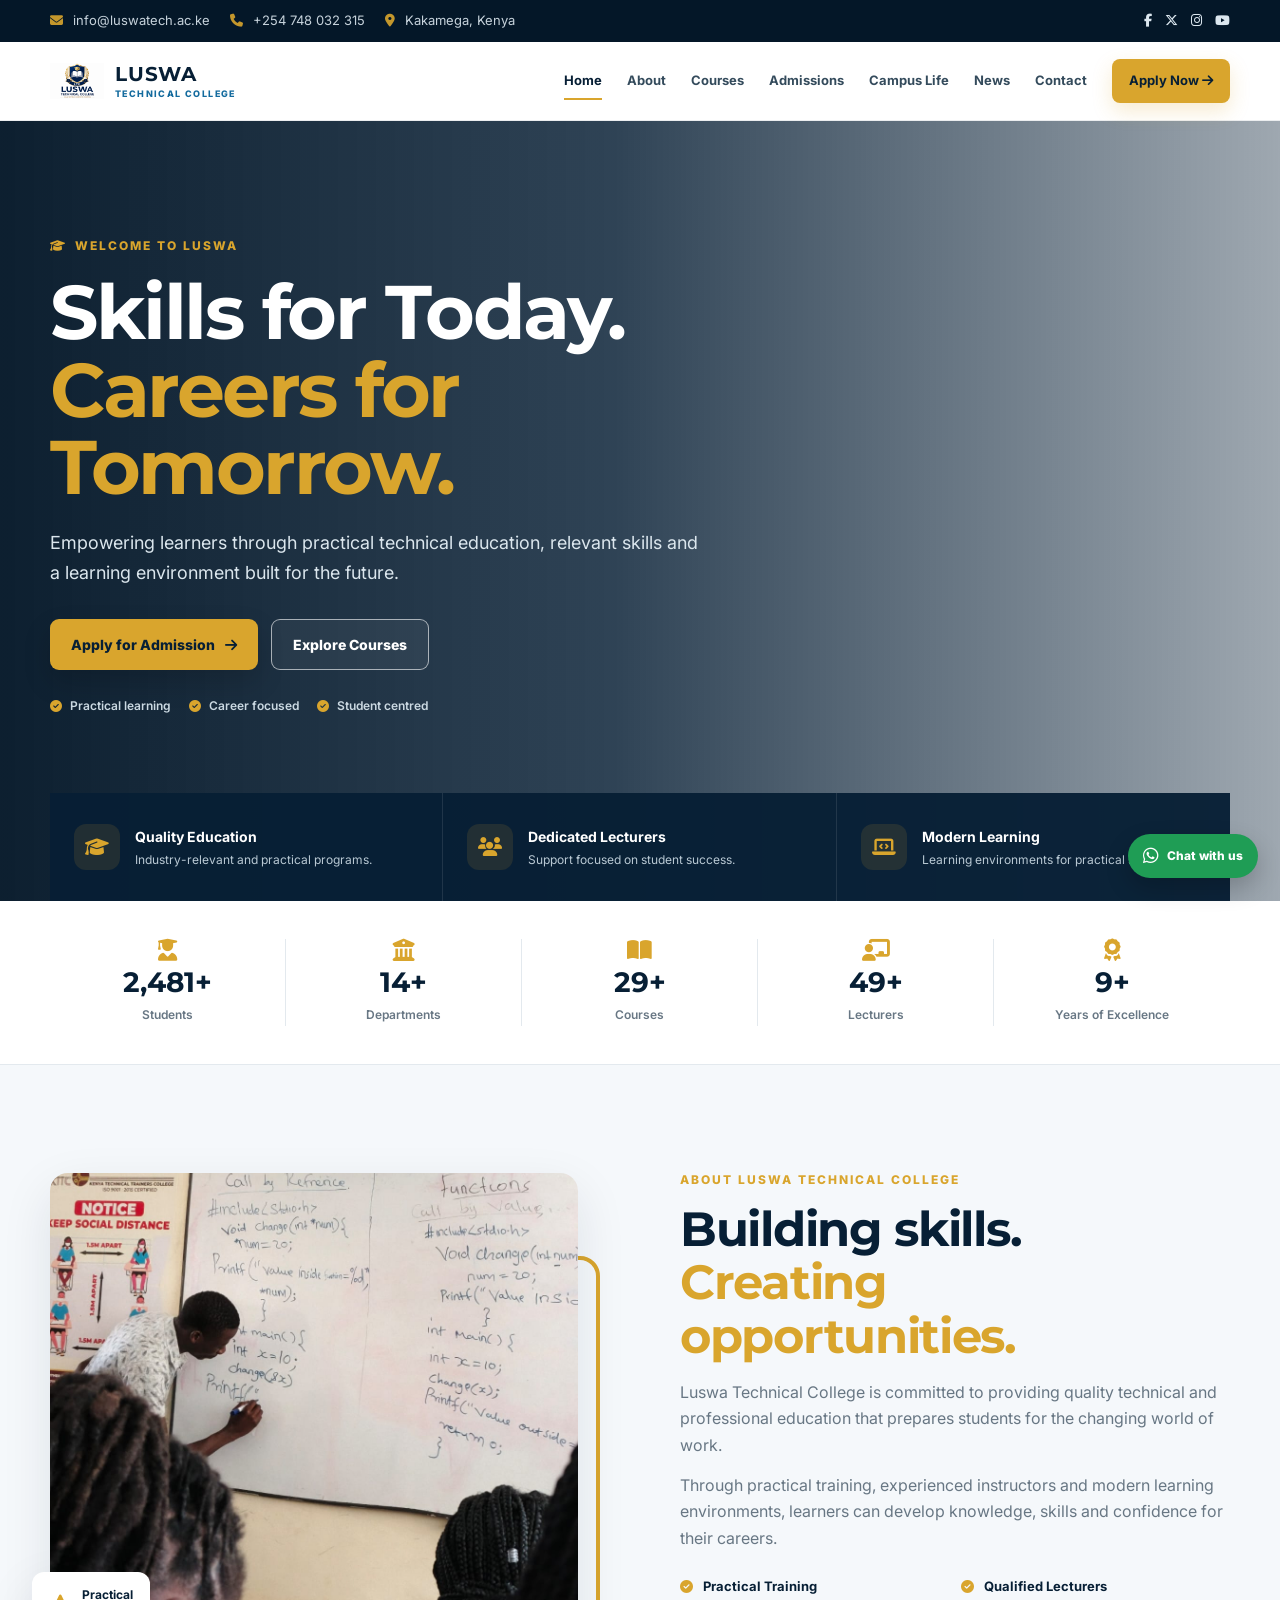
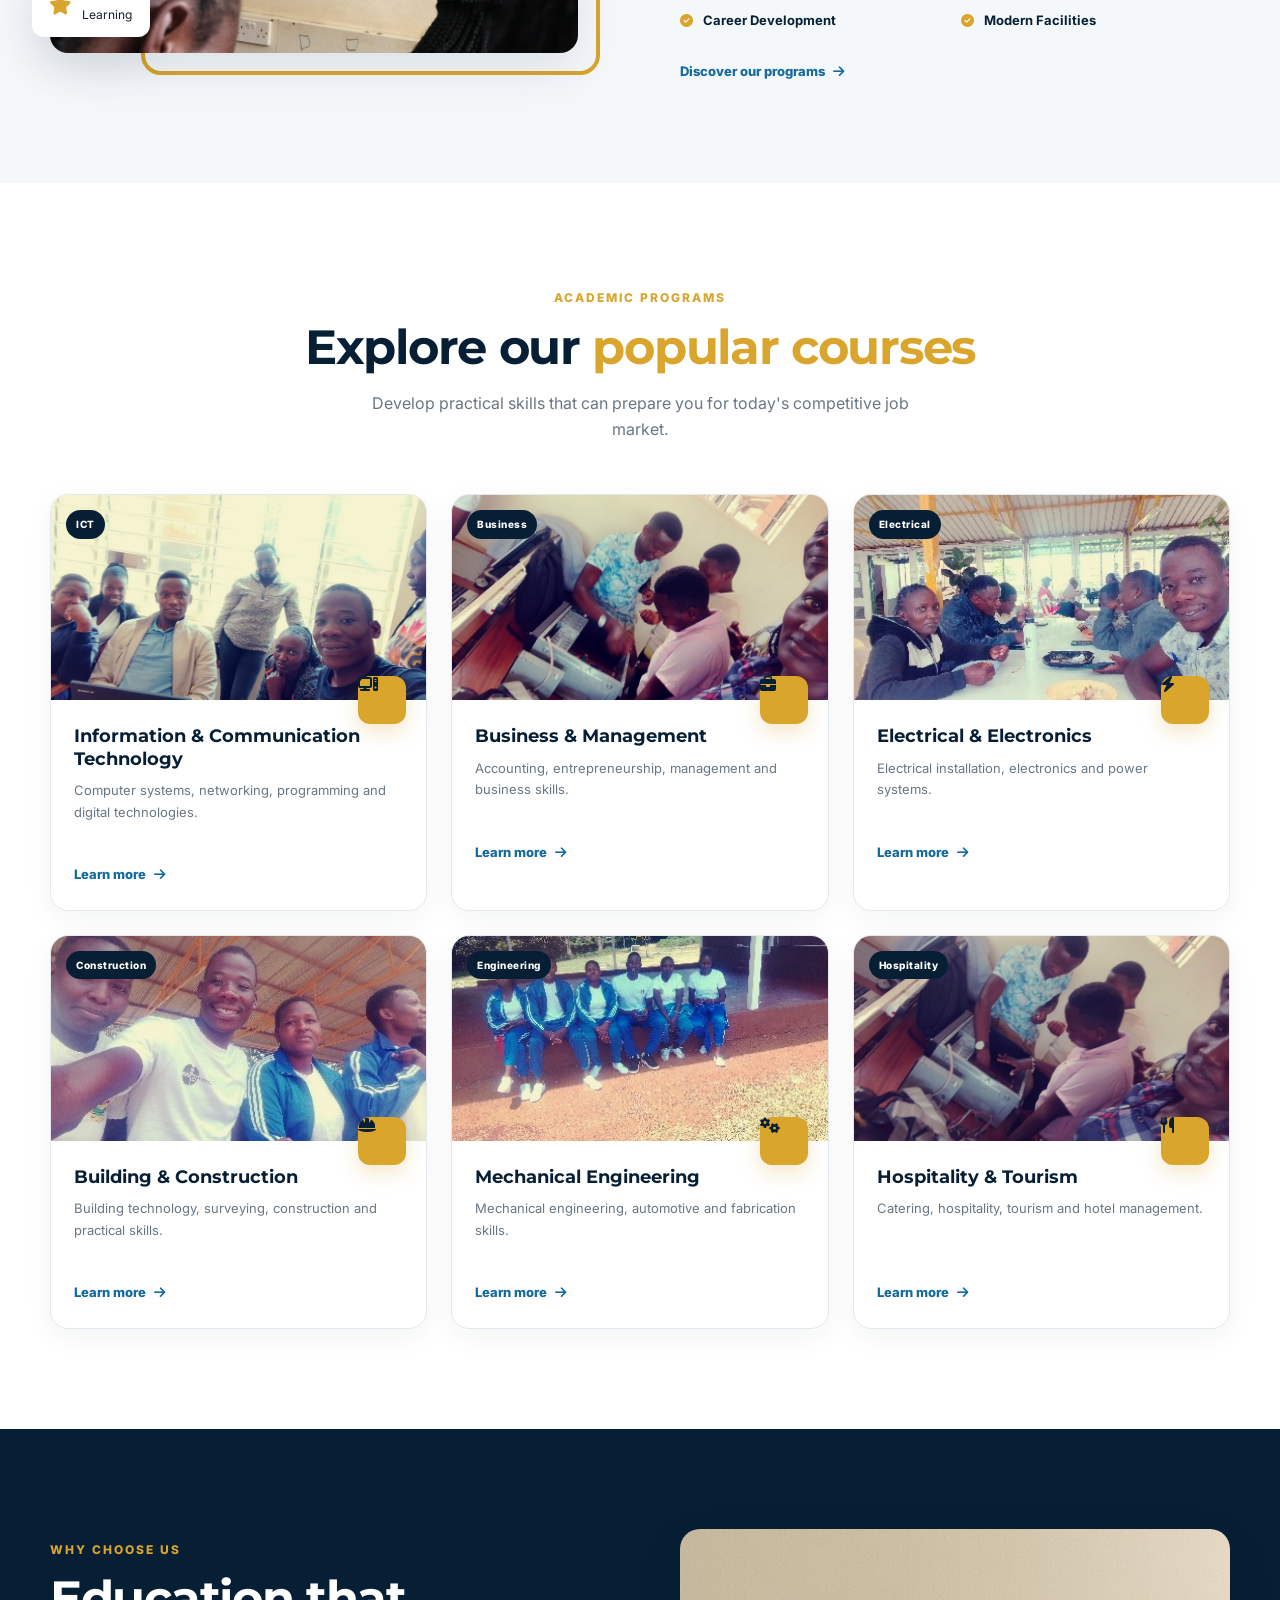
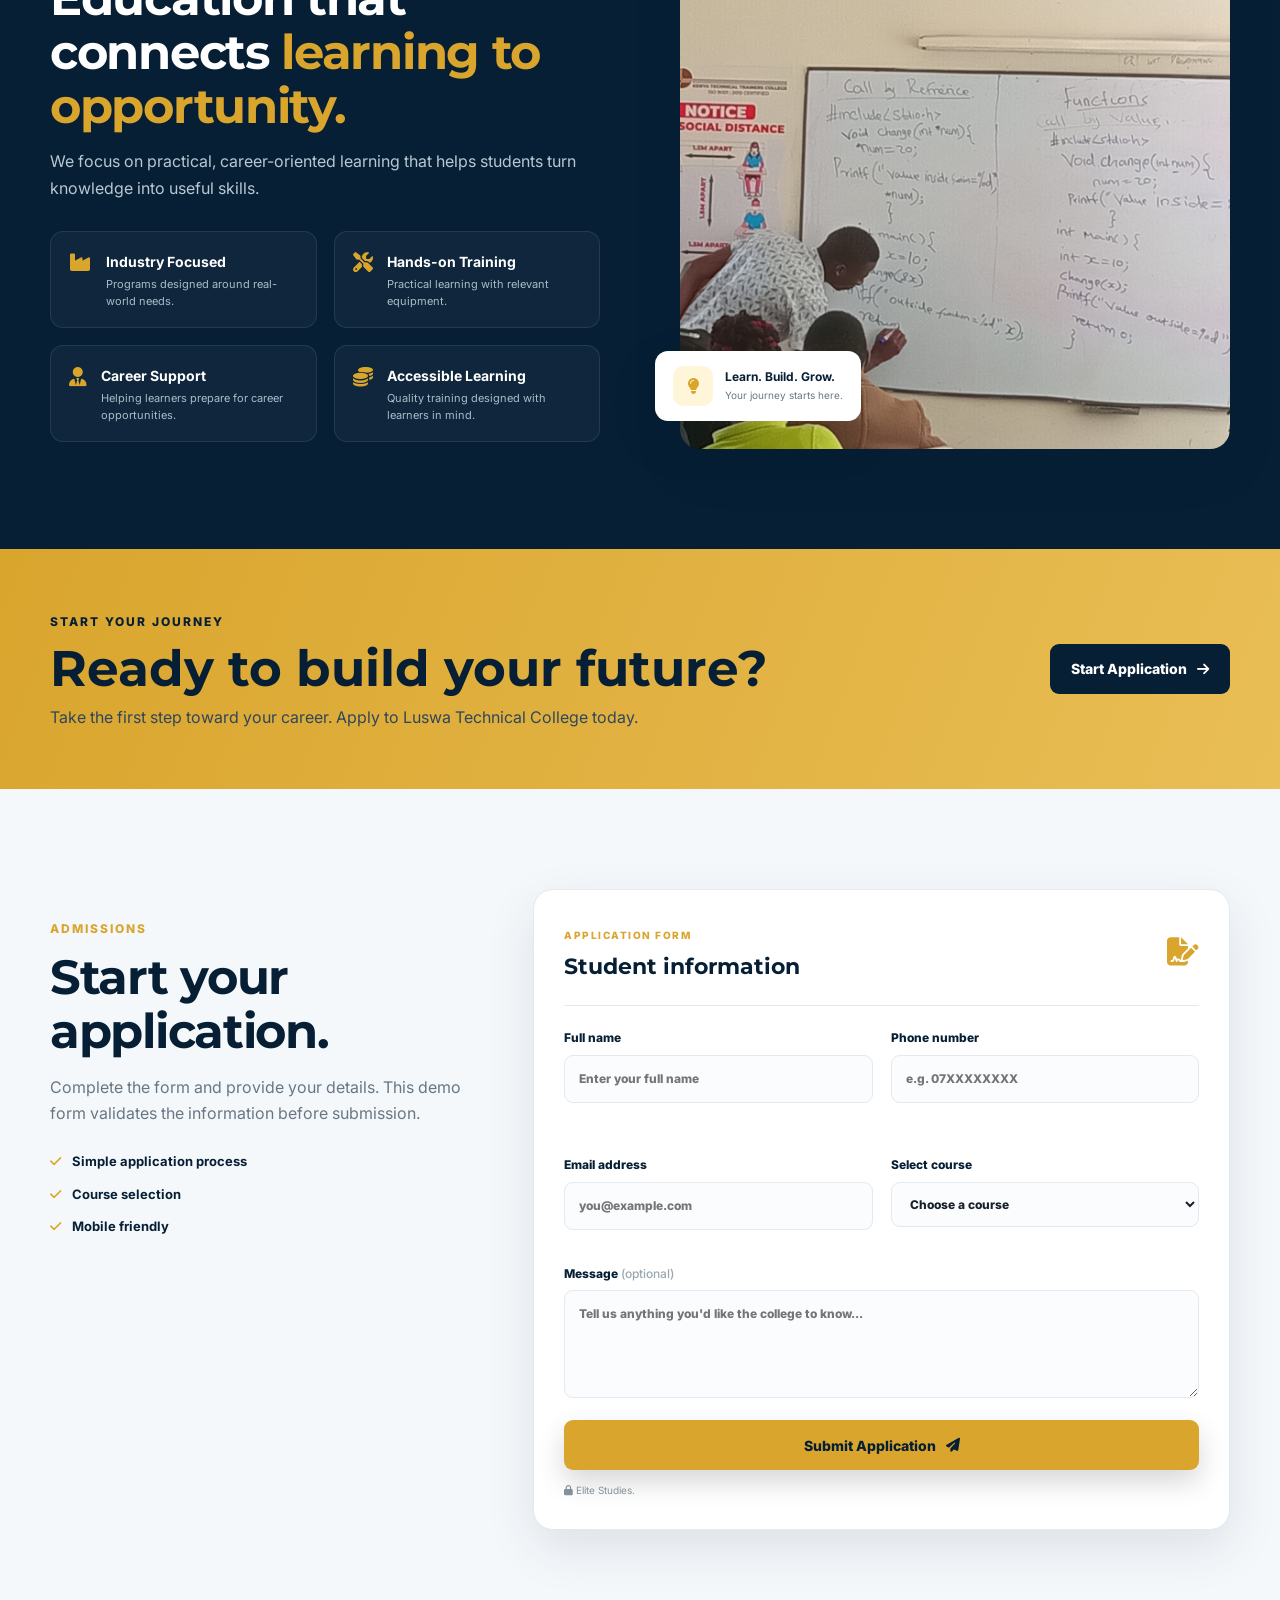
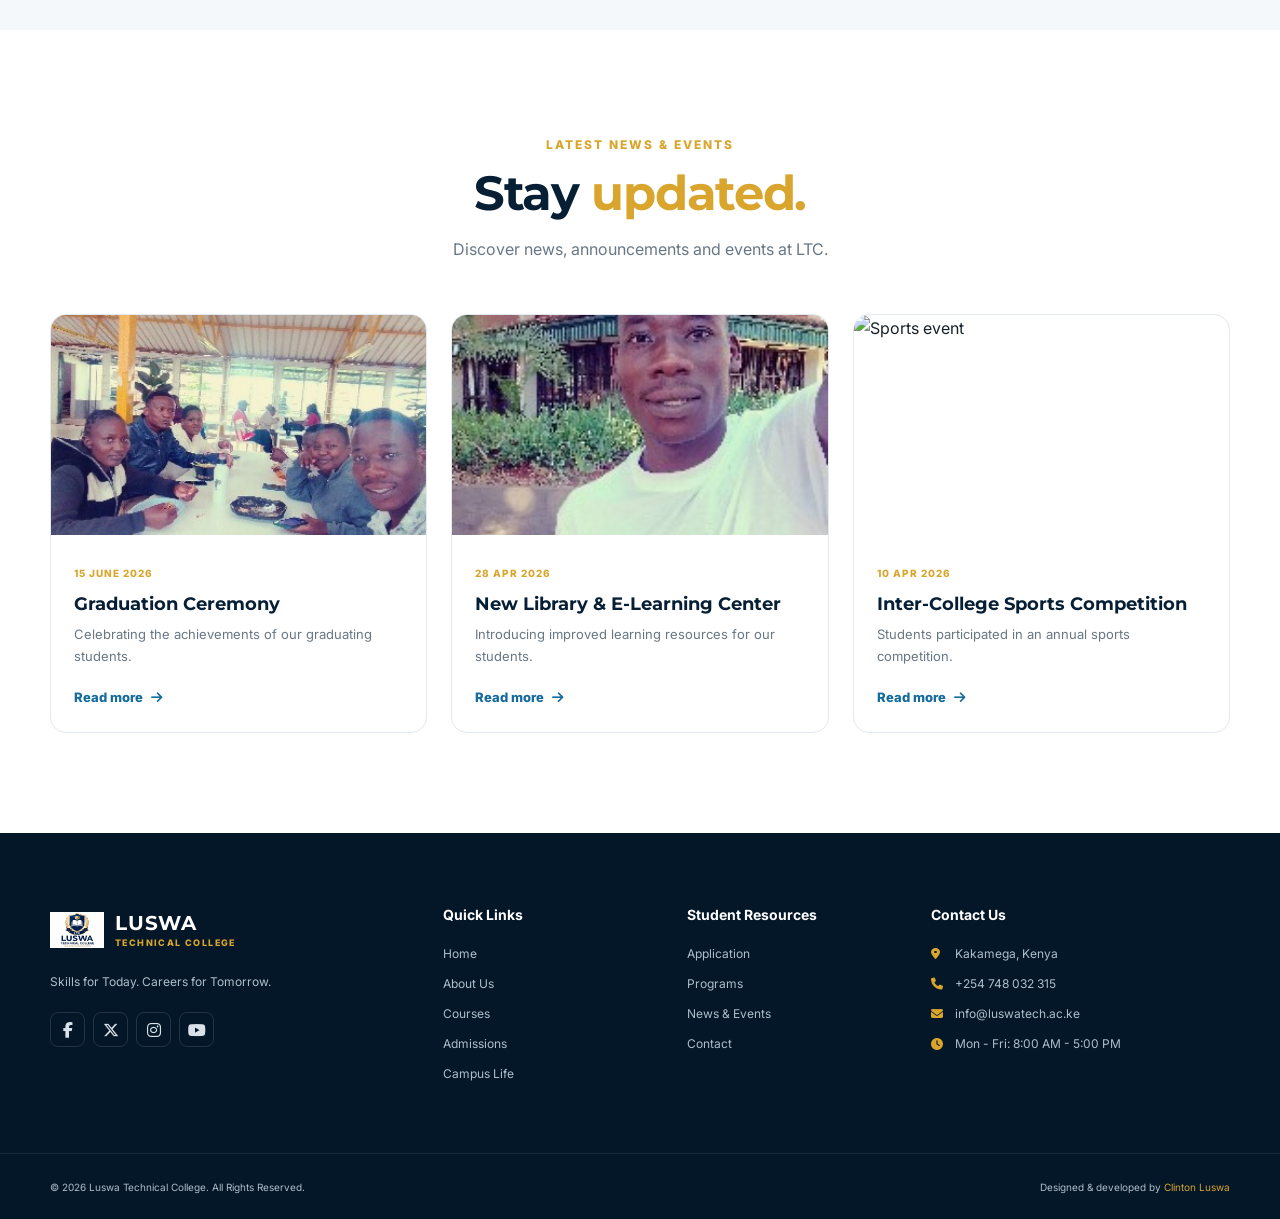
==== commit 81a1611b: "Update index.html" ====
--- a/index.html
+++ b/index.html
@@ -399,7 +399,7 @@
                     <button type="submit" class="btn btn-primary submit-btn">
                         Submit Application <i class="fas fa-paper-plane"></i>
                     </button>
-                    <p class="form-note"><i class="fas fa-lock"></i> Demo form — connect it to a backend before using it for real admissions.</p>
+                    <p class="form-note"><i class="fas fa-lock"></i> Elite Studies.</p>
                     <div class="form-success" id="formSuccess" role="status"></div>
                 </form>
             </div>
@@ -489,7 +489,7 @@
                     <i class="fas fa-location-dot"></i> Kakamega, Kenya
                 </a>
                 <a href="tel:+254748032315"><i class="fas fa-phone"></i> +254 748 032 315</a>
-                <a href="mailto:info@luswatech.ac.ke"><i class="fas fa-envelope"></i> info@luswatech.ac.ke</a>
+                <a href="mailto: luswaclinton2@gmail.com"><i class="fas fa-envelope"></i> info@luswatech.ac.ke</a>
                 <span><i class="fas fa-clock"></i> Mon - Fri: 8:00 AM - 5:00 PM</span>
             </div>
         </div>
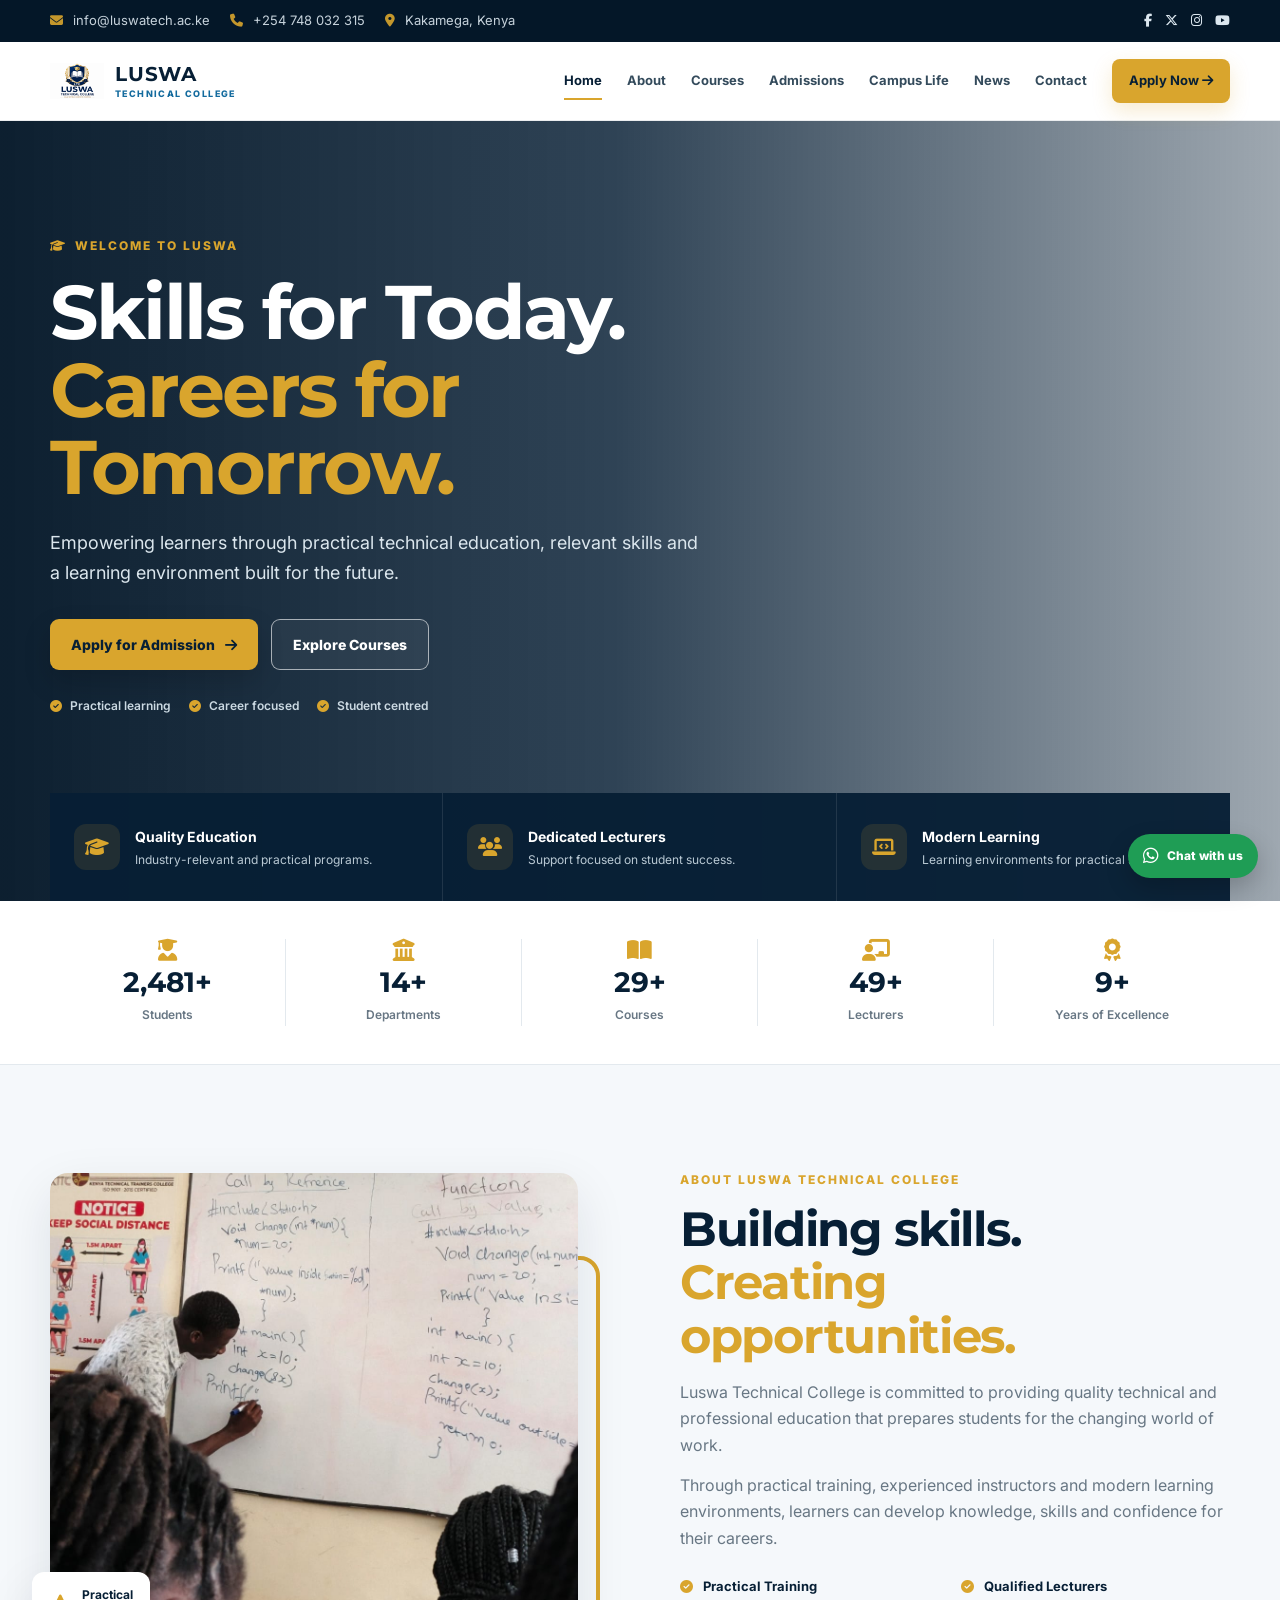
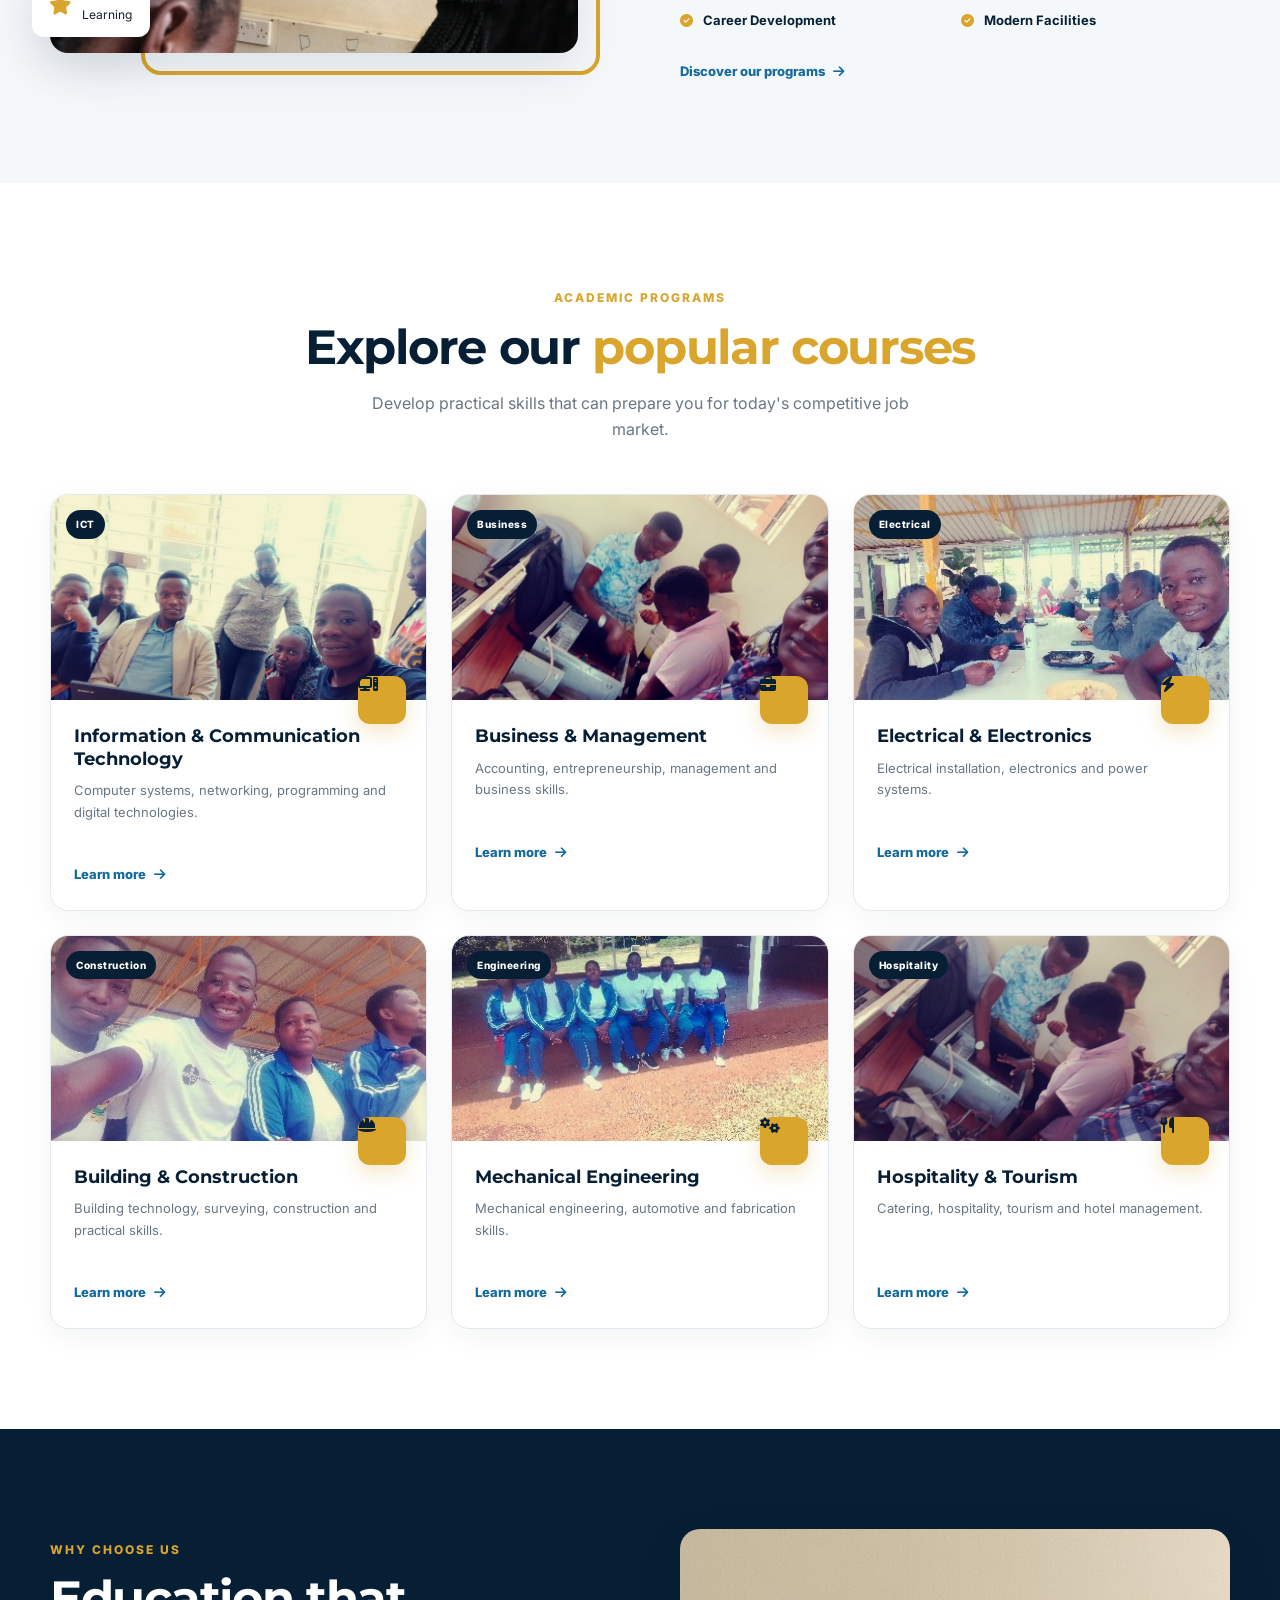
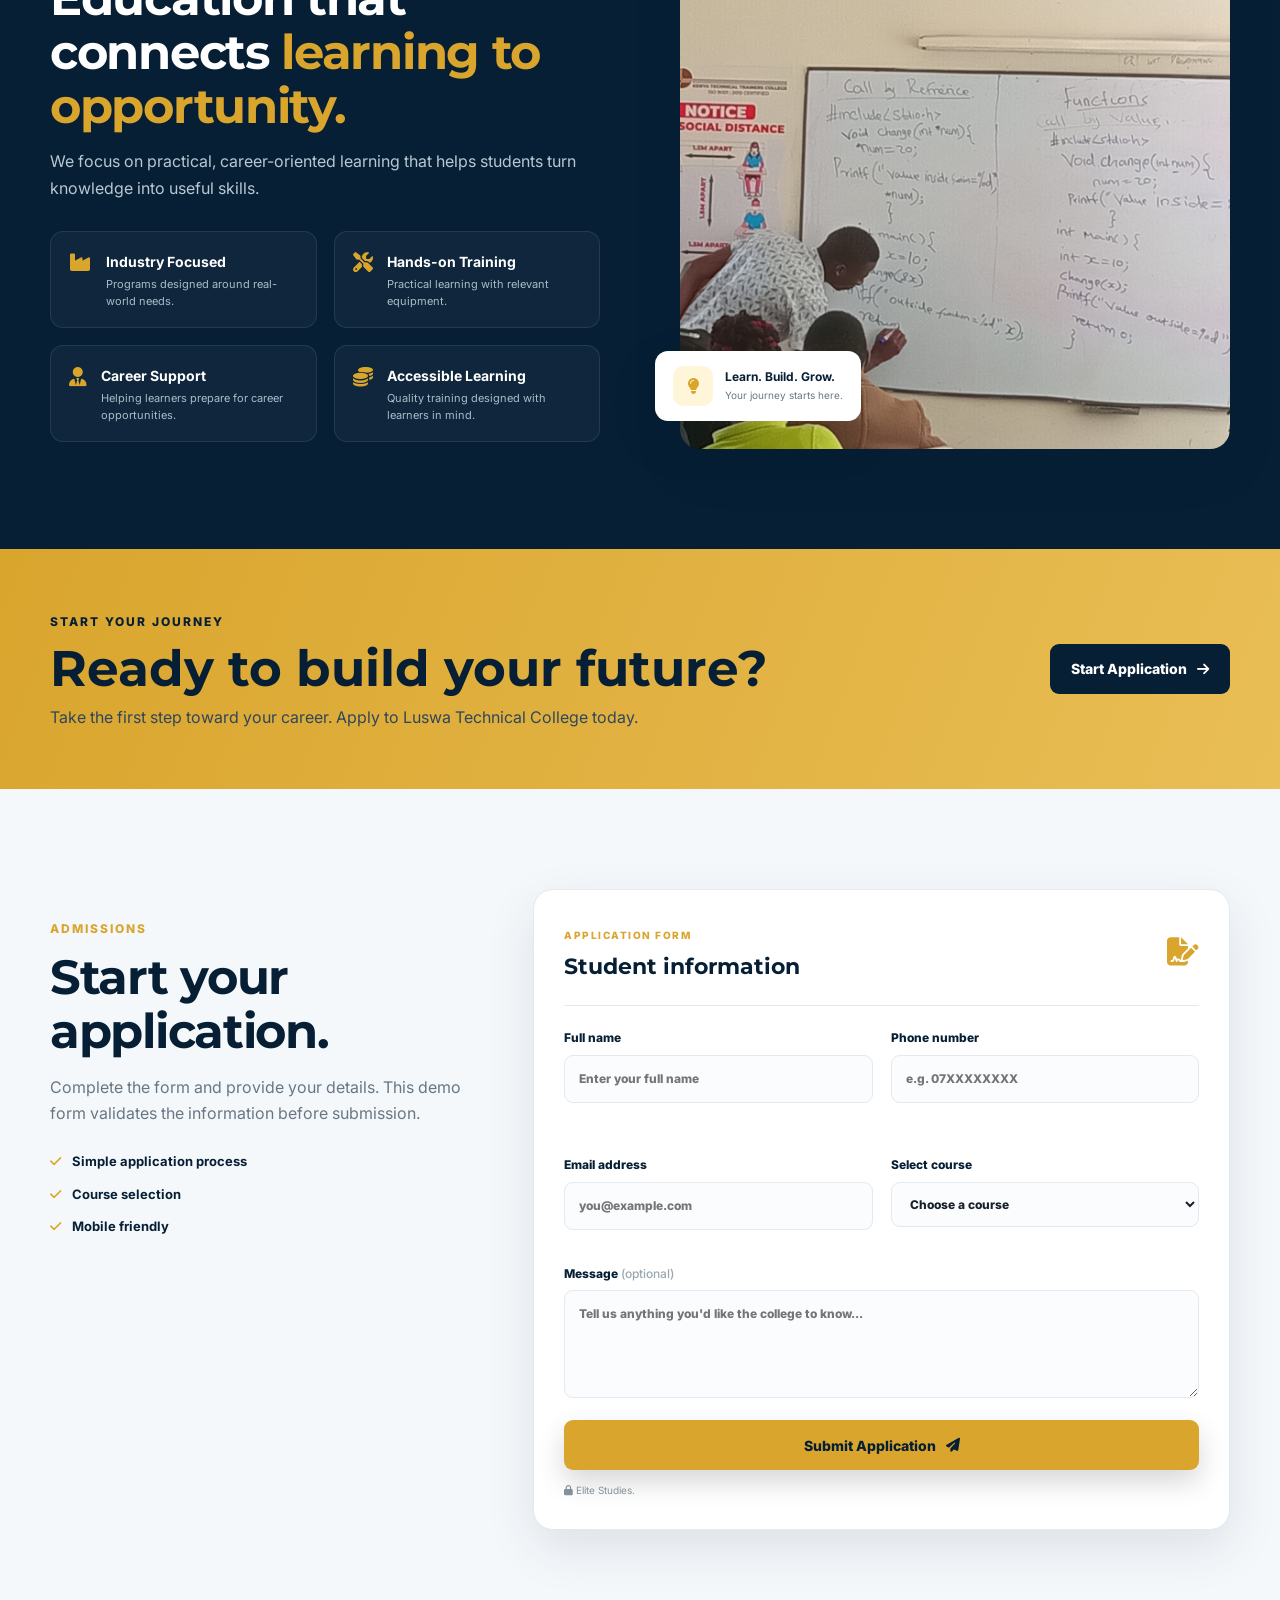
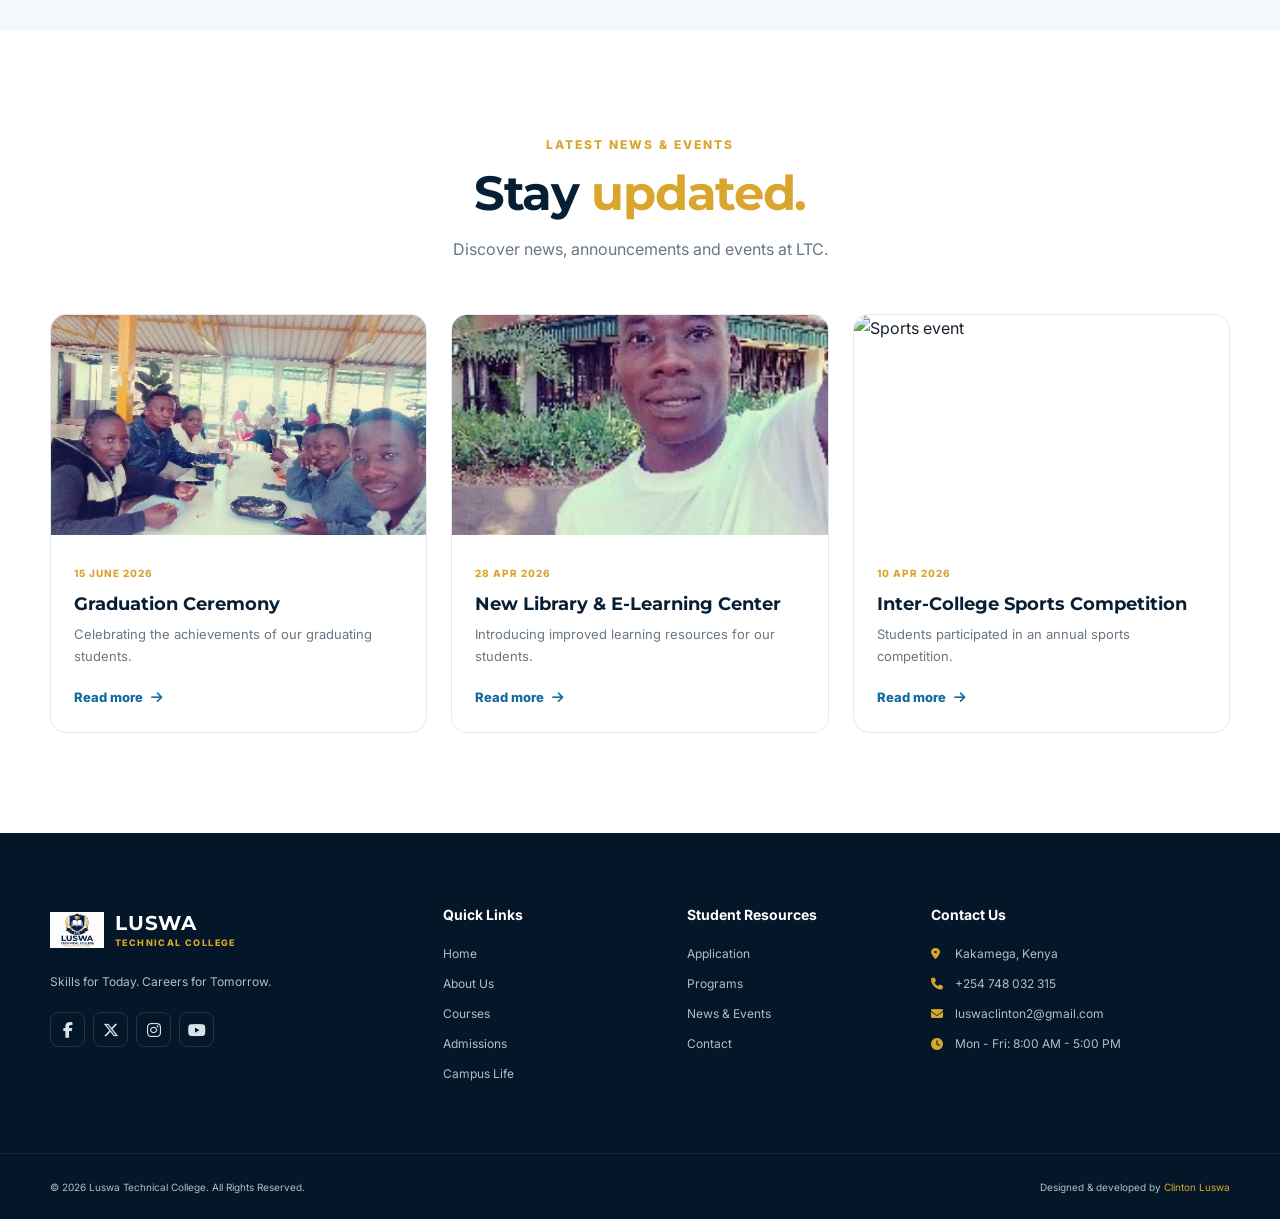
==== commit 209a8b80: "Update index.html" ====
--- a/index.html
+++ b/index.html
@@ -489,7 +489,7 @@
                     <i class="fas fa-location-dot"></i> Kakamega, Kenya
                 </a>
                 <a href="tel:+254748032315"><i class="fas fa-phone"></i> +254 748 032 315</a>
-                <a href="mailto: luswaclinton2@gmail.com"><i class="fas fa-envelope"></i> info@luswatech.ac.ke</a>
+                <a href="mailto: luswaclinton2@gmail.com"><i class="fas fa-envelope"></i> luswaclinton2@gmail.com </a>
                 <span><i class="fas fa-clock"></i> Mon - Fri: 8:00 AM - 5:00 PM</span>
             </div>
         </div>
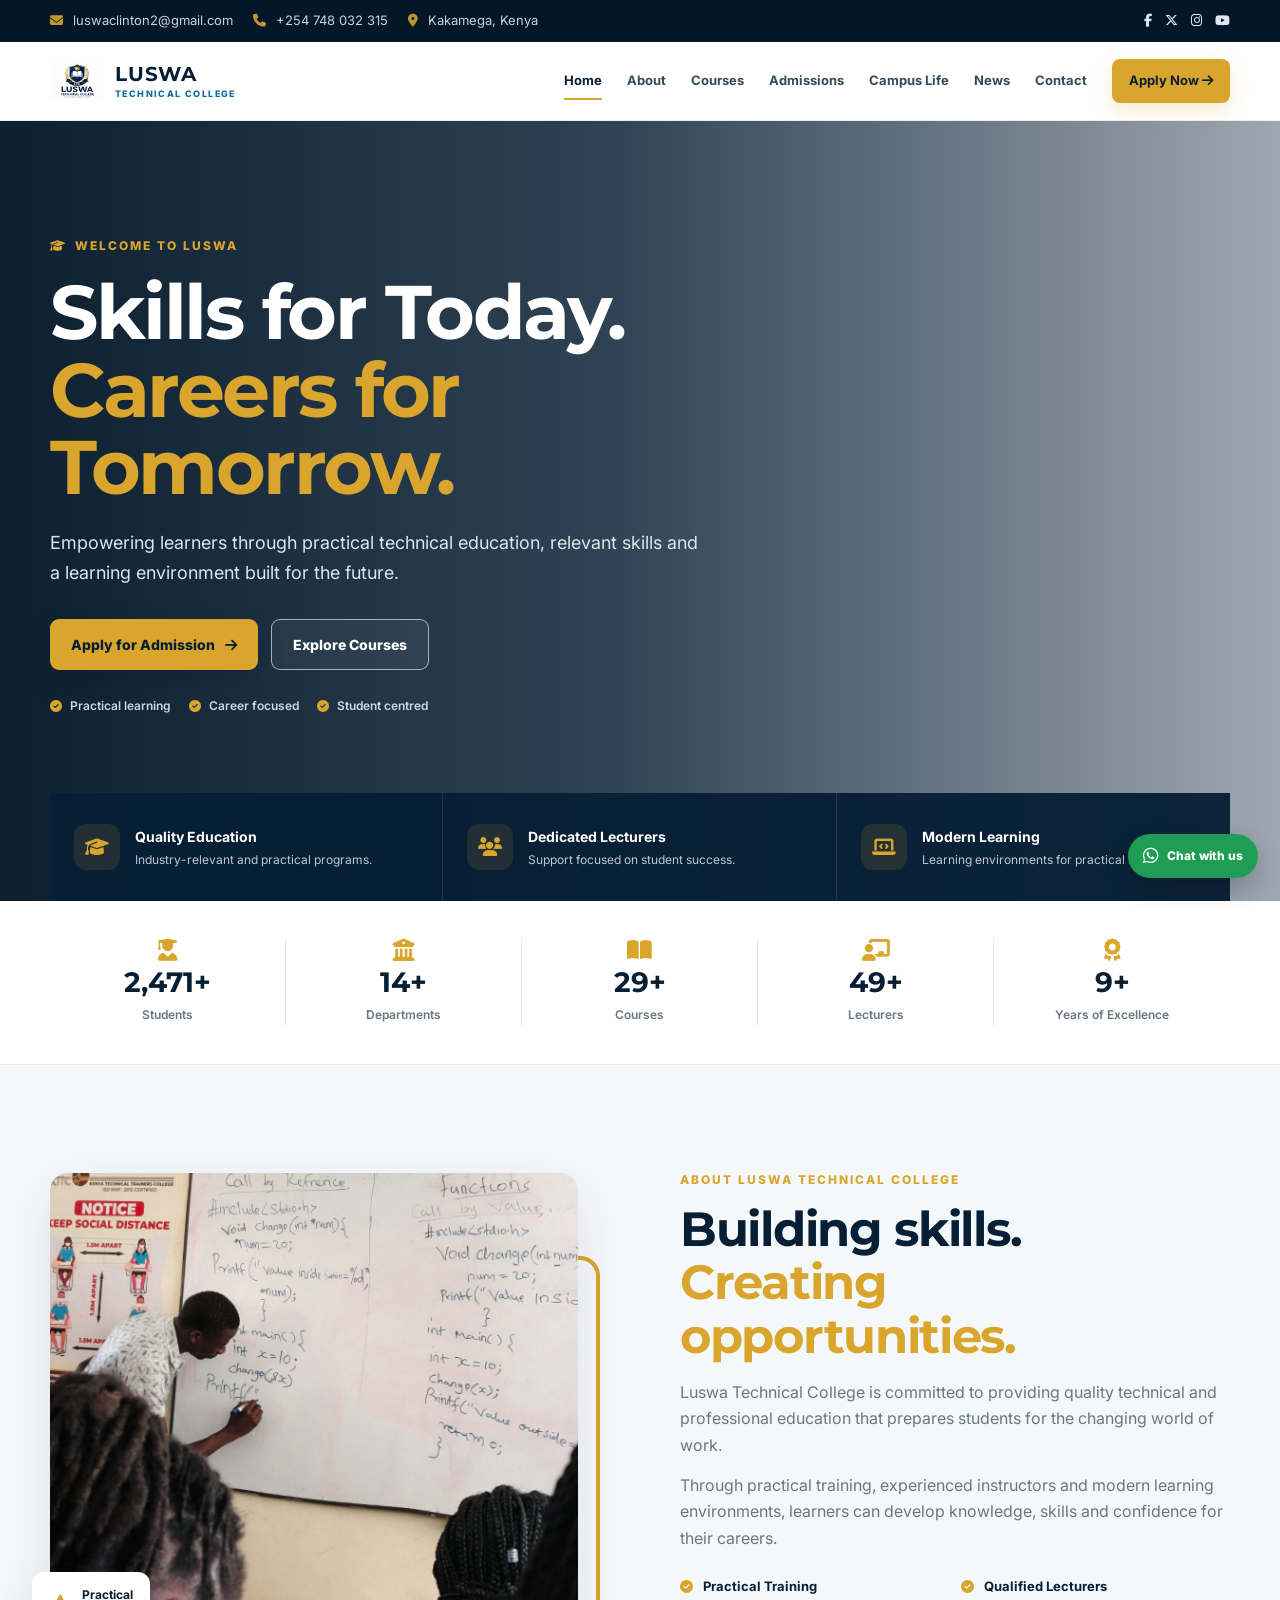
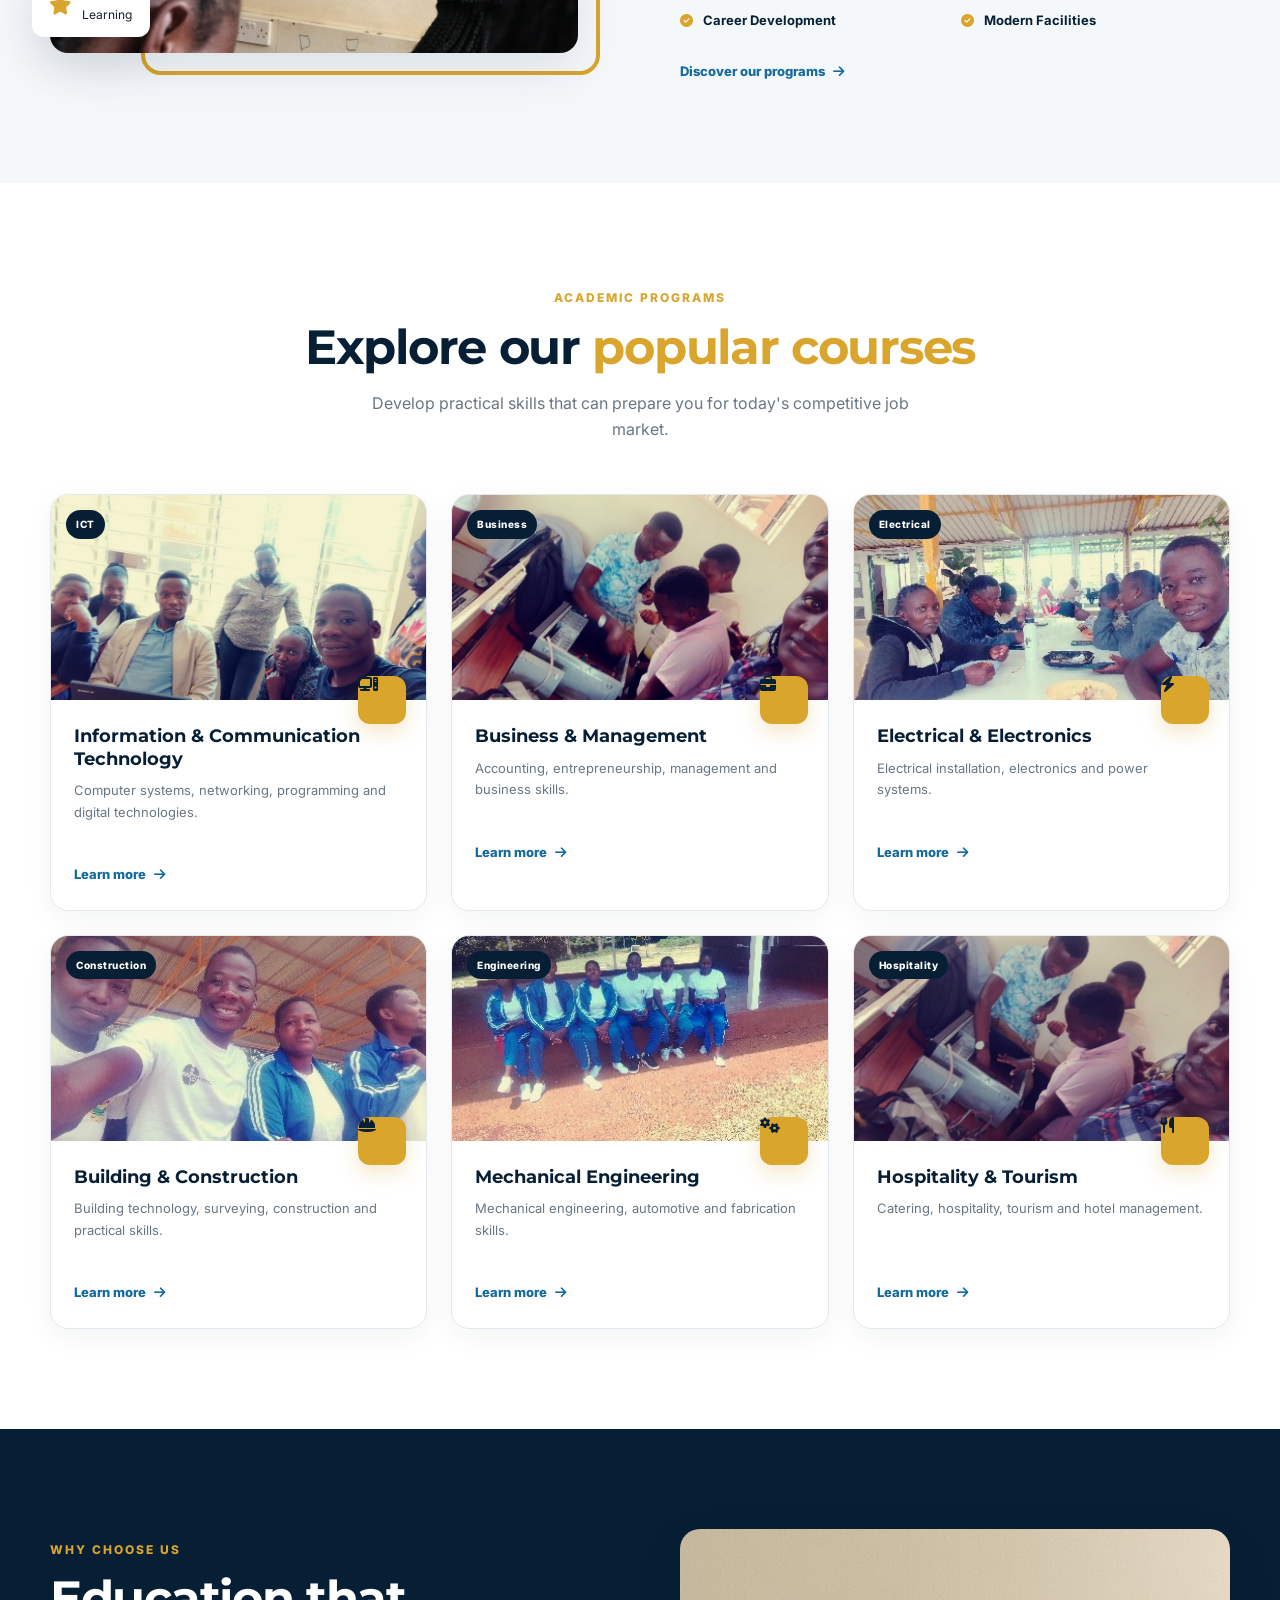
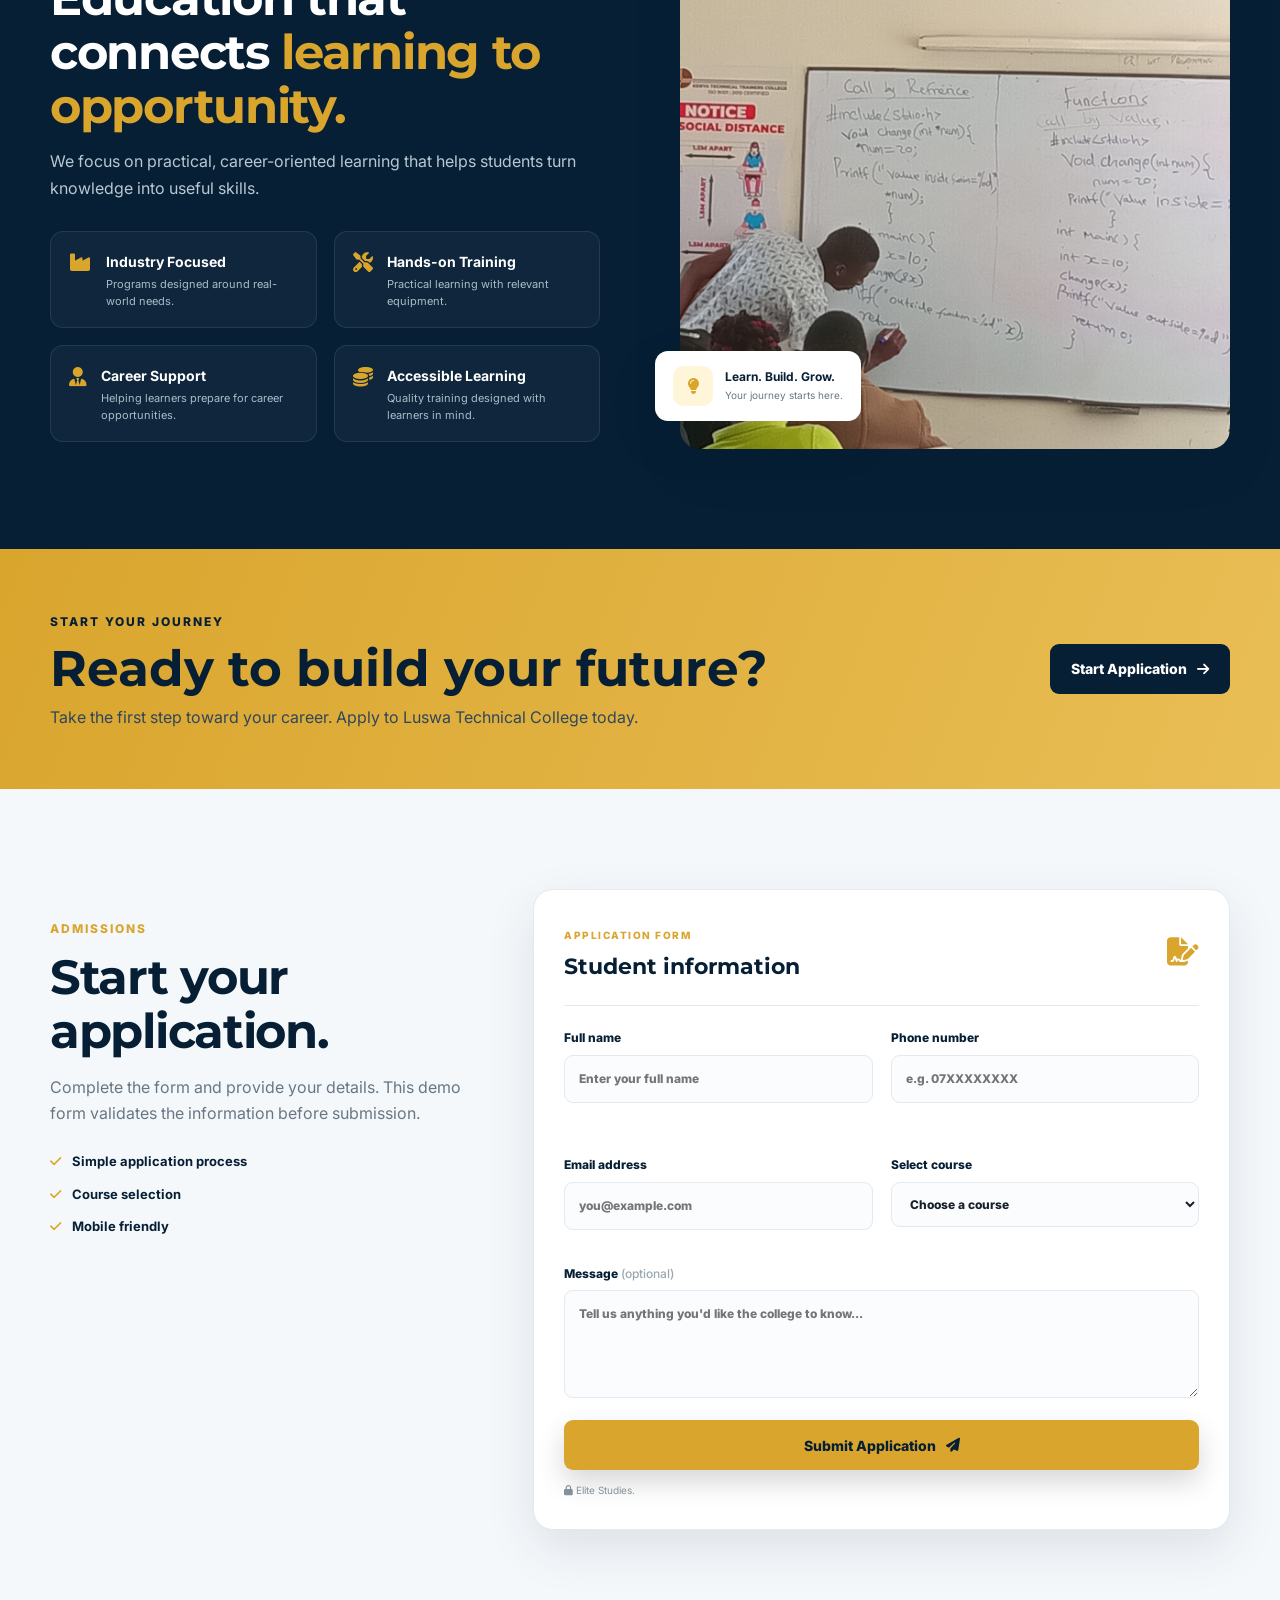
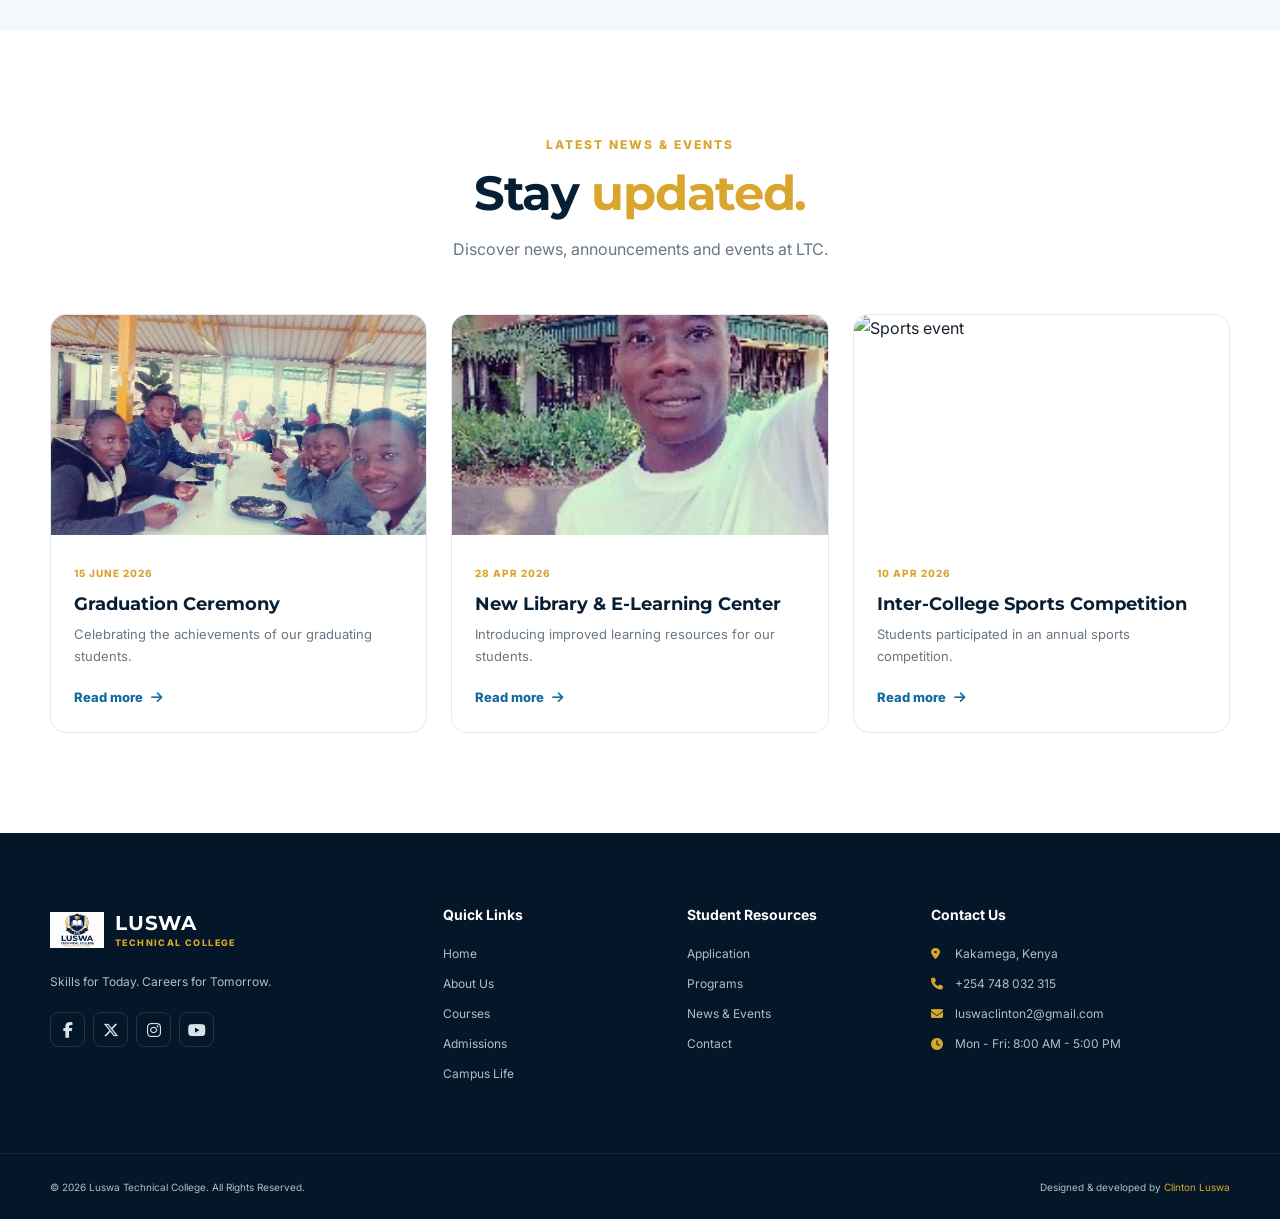
==== commit 70805097: "Update contact email in top bar" ====
--- a/index.html
+++ b/index.html
@@ -27,7 +27,7 @@
         <div class="container top-bar-inner">
             <div class="top-contact">
                 <a href="mailto:info@luswatech.ac.ke">
-                    <i class="fas fa-envelope"></i> info@luswatech.ac.ke
+                    <i class="fas fa-envelope"></i> luswaclinton2@gmail.com
                 </a>
                 <a href="tel:+254748032315">
                     <i class="fas fa-phone"></i> +254 748 032 315
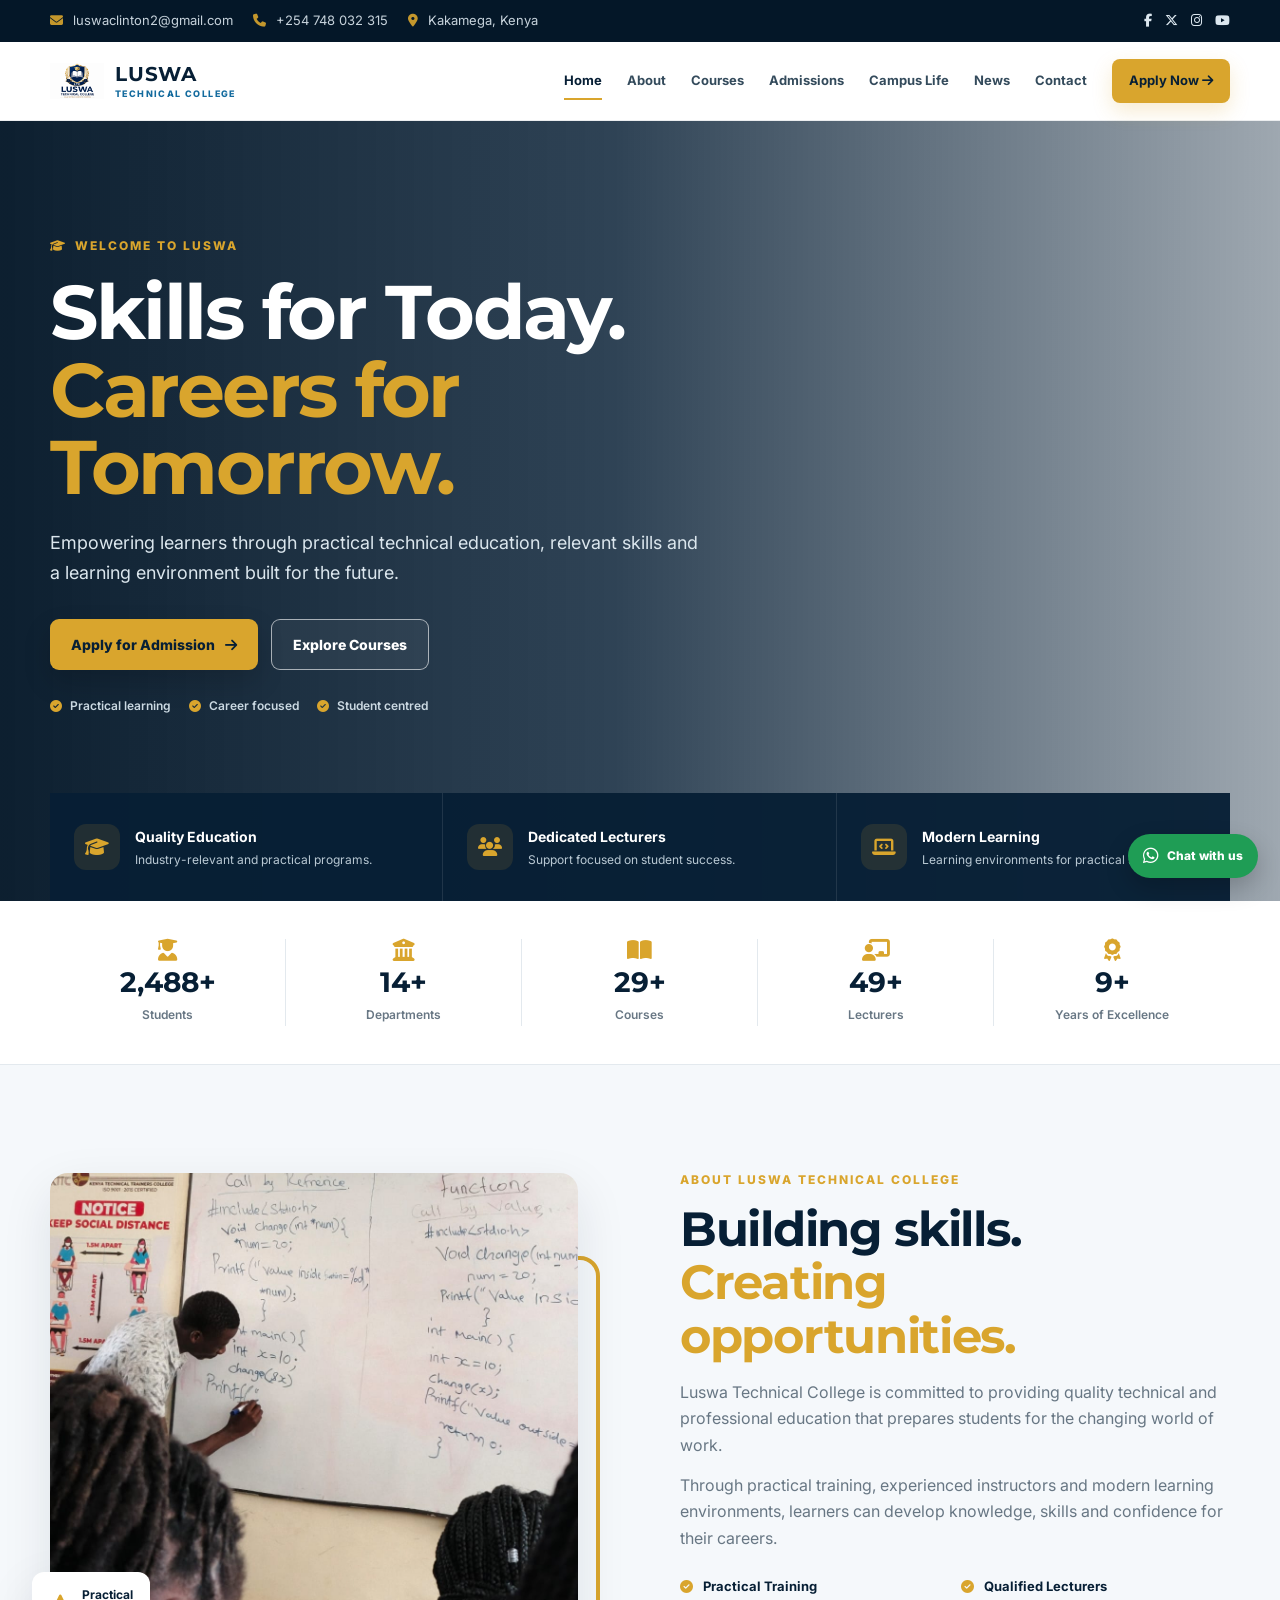
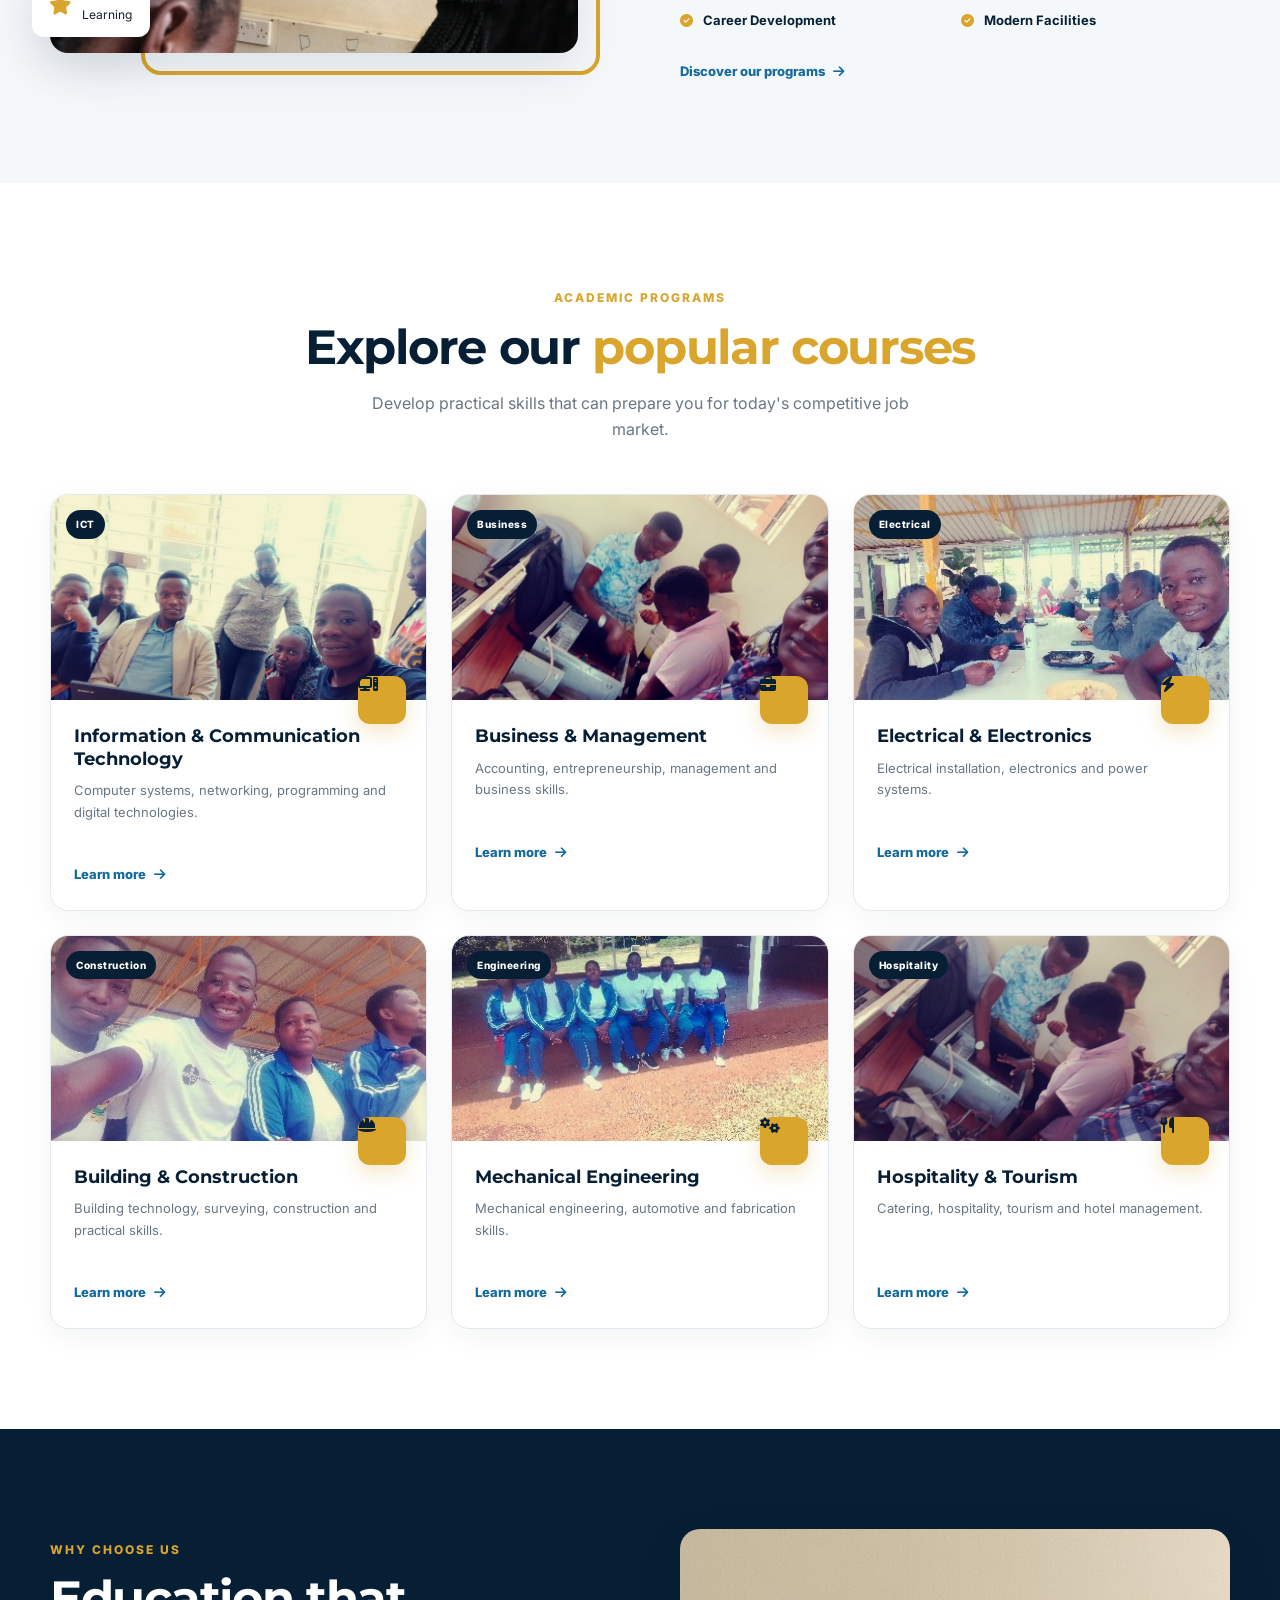
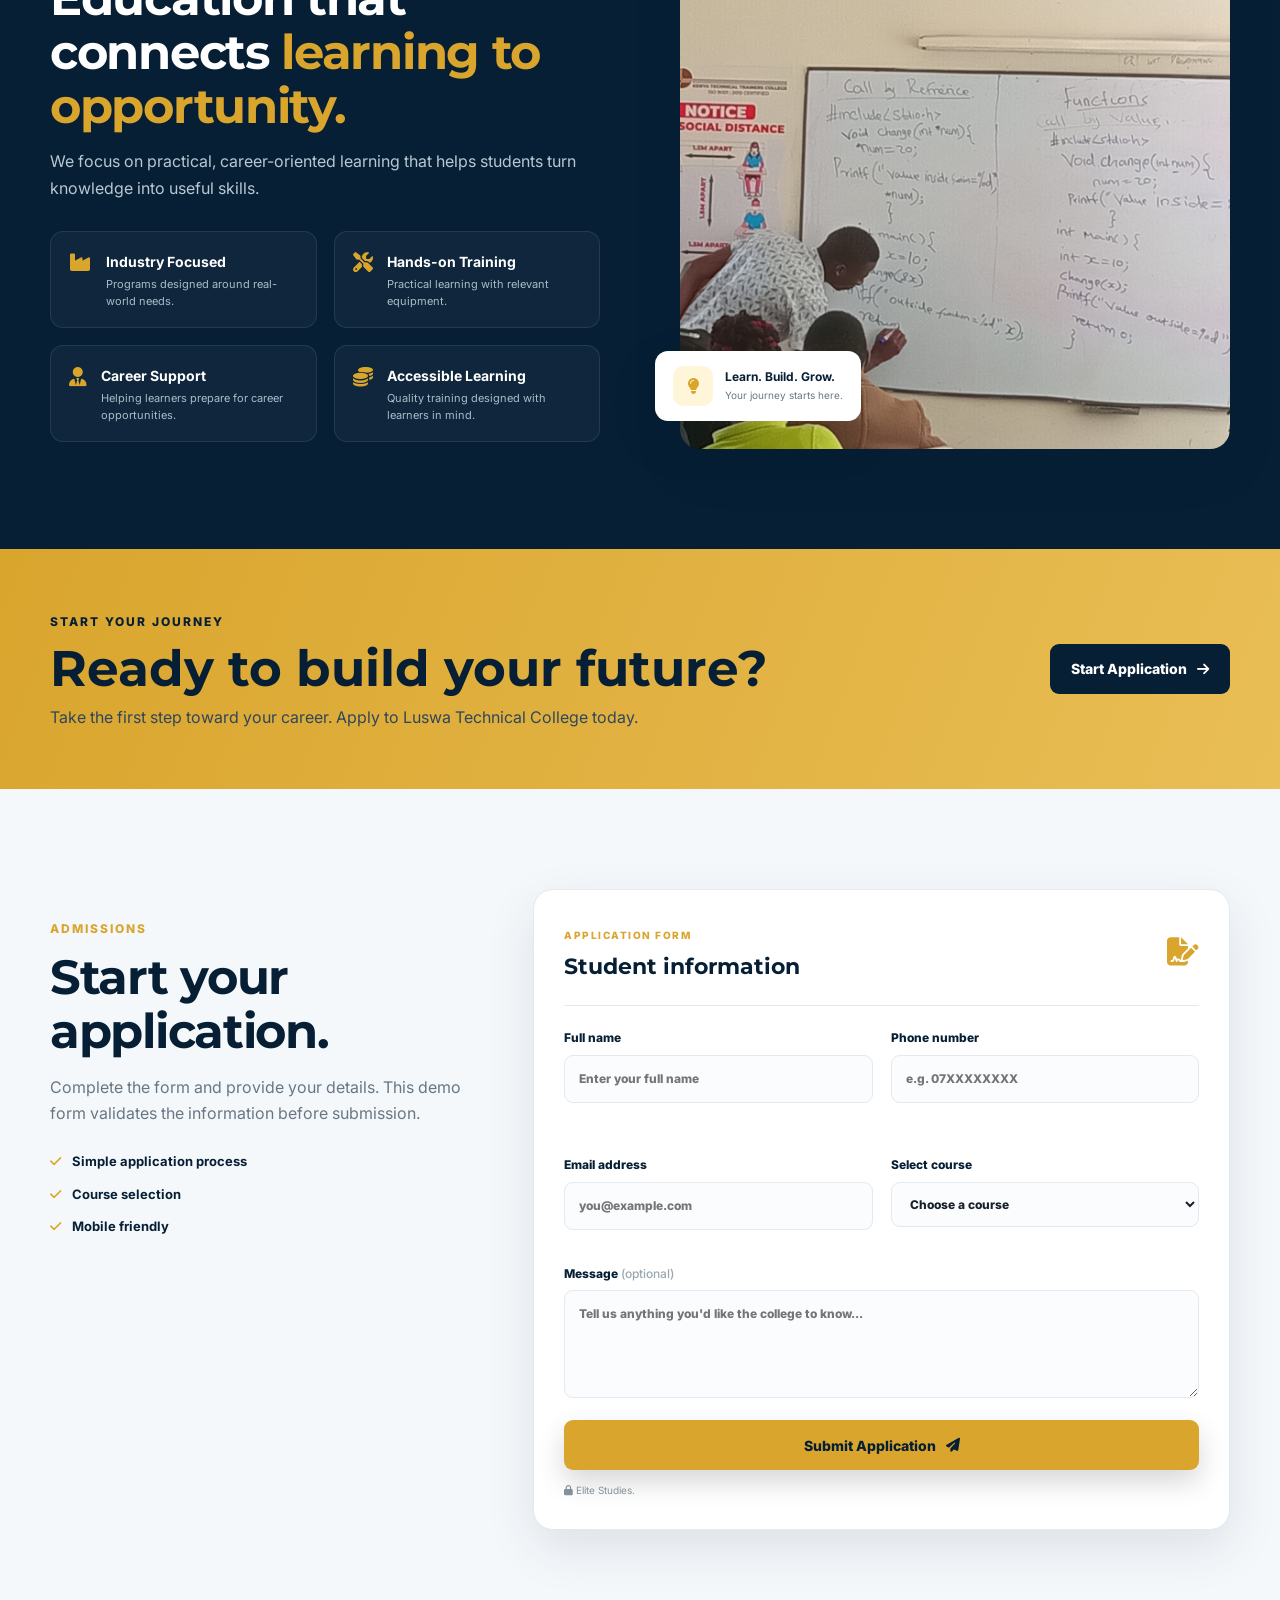
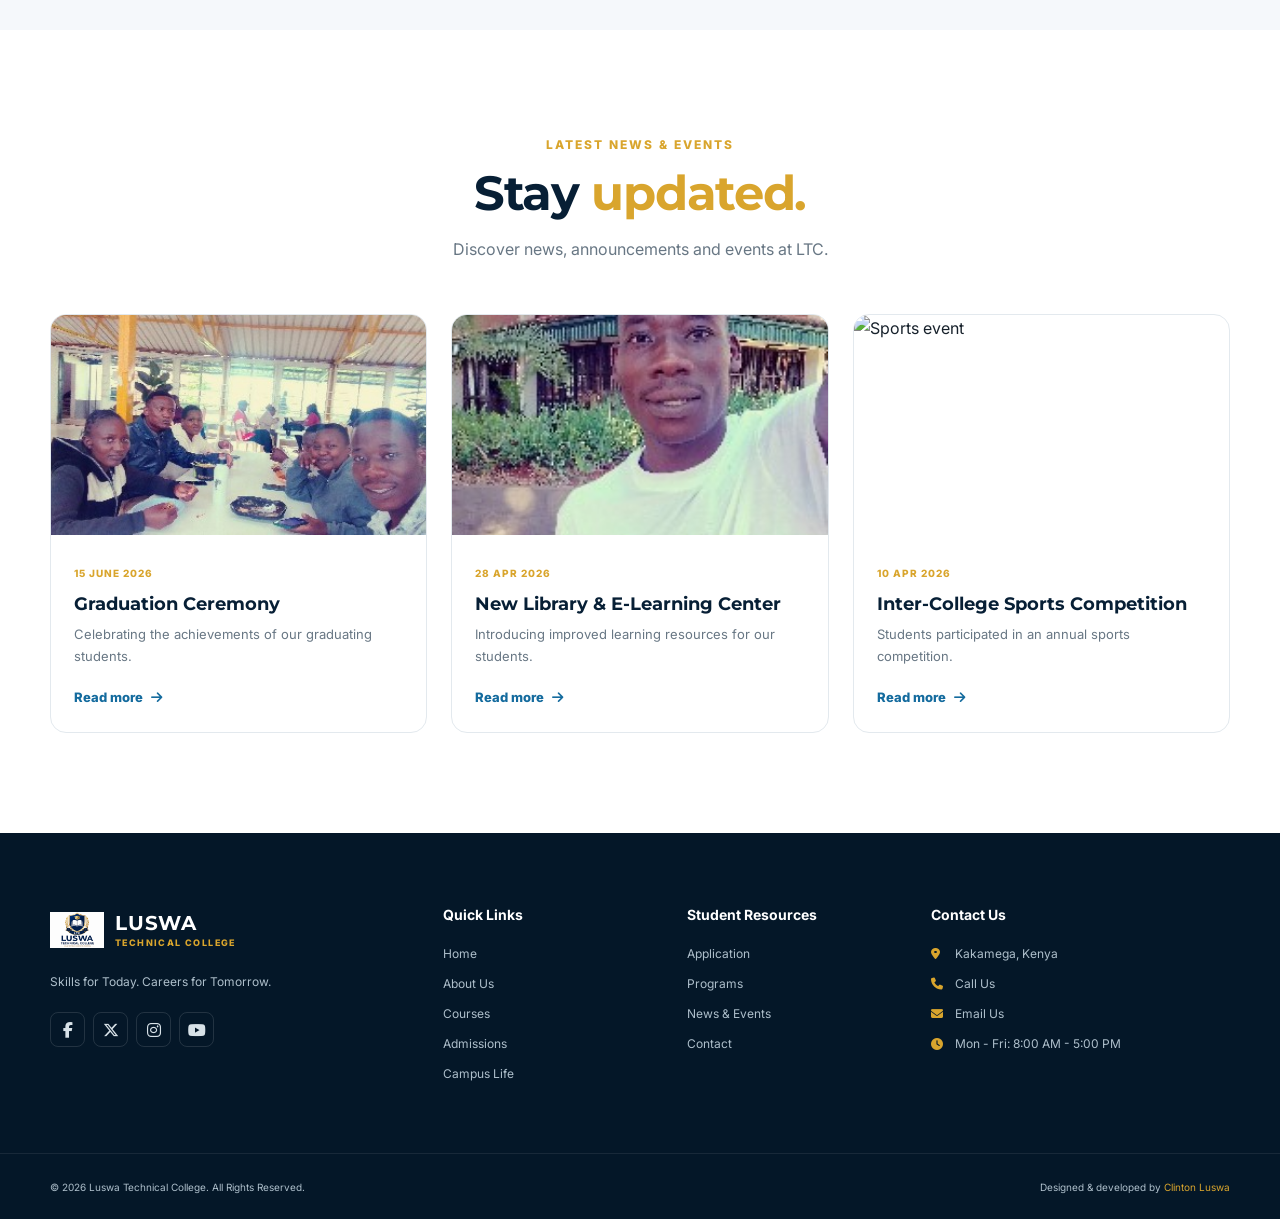
==== commit 17cd0136: "Update index.html" ====
--- a/index.html
+++ b/index.html
@@ -488,8 +488,8 @@
                 <a href="https://maps.google.com/?q=Kakamega,Kenya" target="_blank" rel="noopener">
                     <i class="fas fa-location-dot"></i> Kakamega, Kenya
                 </a>
-                <a href="tel:+254748032315"><i class="fas fa-phone"></i> +254 748 032 315</a>
-                <a href="mailto: luswaclinton2@gmail.com"><i class="fas fa-envelope"></i> luswaclinton2@gmail.com </a>
+                <a href="tel:+254748032315"><i class="fas fa-phone"></i> Call Us</a>
+                <a href="mailto: luswaclinton2@gmail.com"><i class="fas fa-envelope"></i> Email Us</a>
                 <span><i class="fas fa-clock"></i> Mon - Fri: 8:00 AM - 5:00 PM</span>
             </div>
         </div>
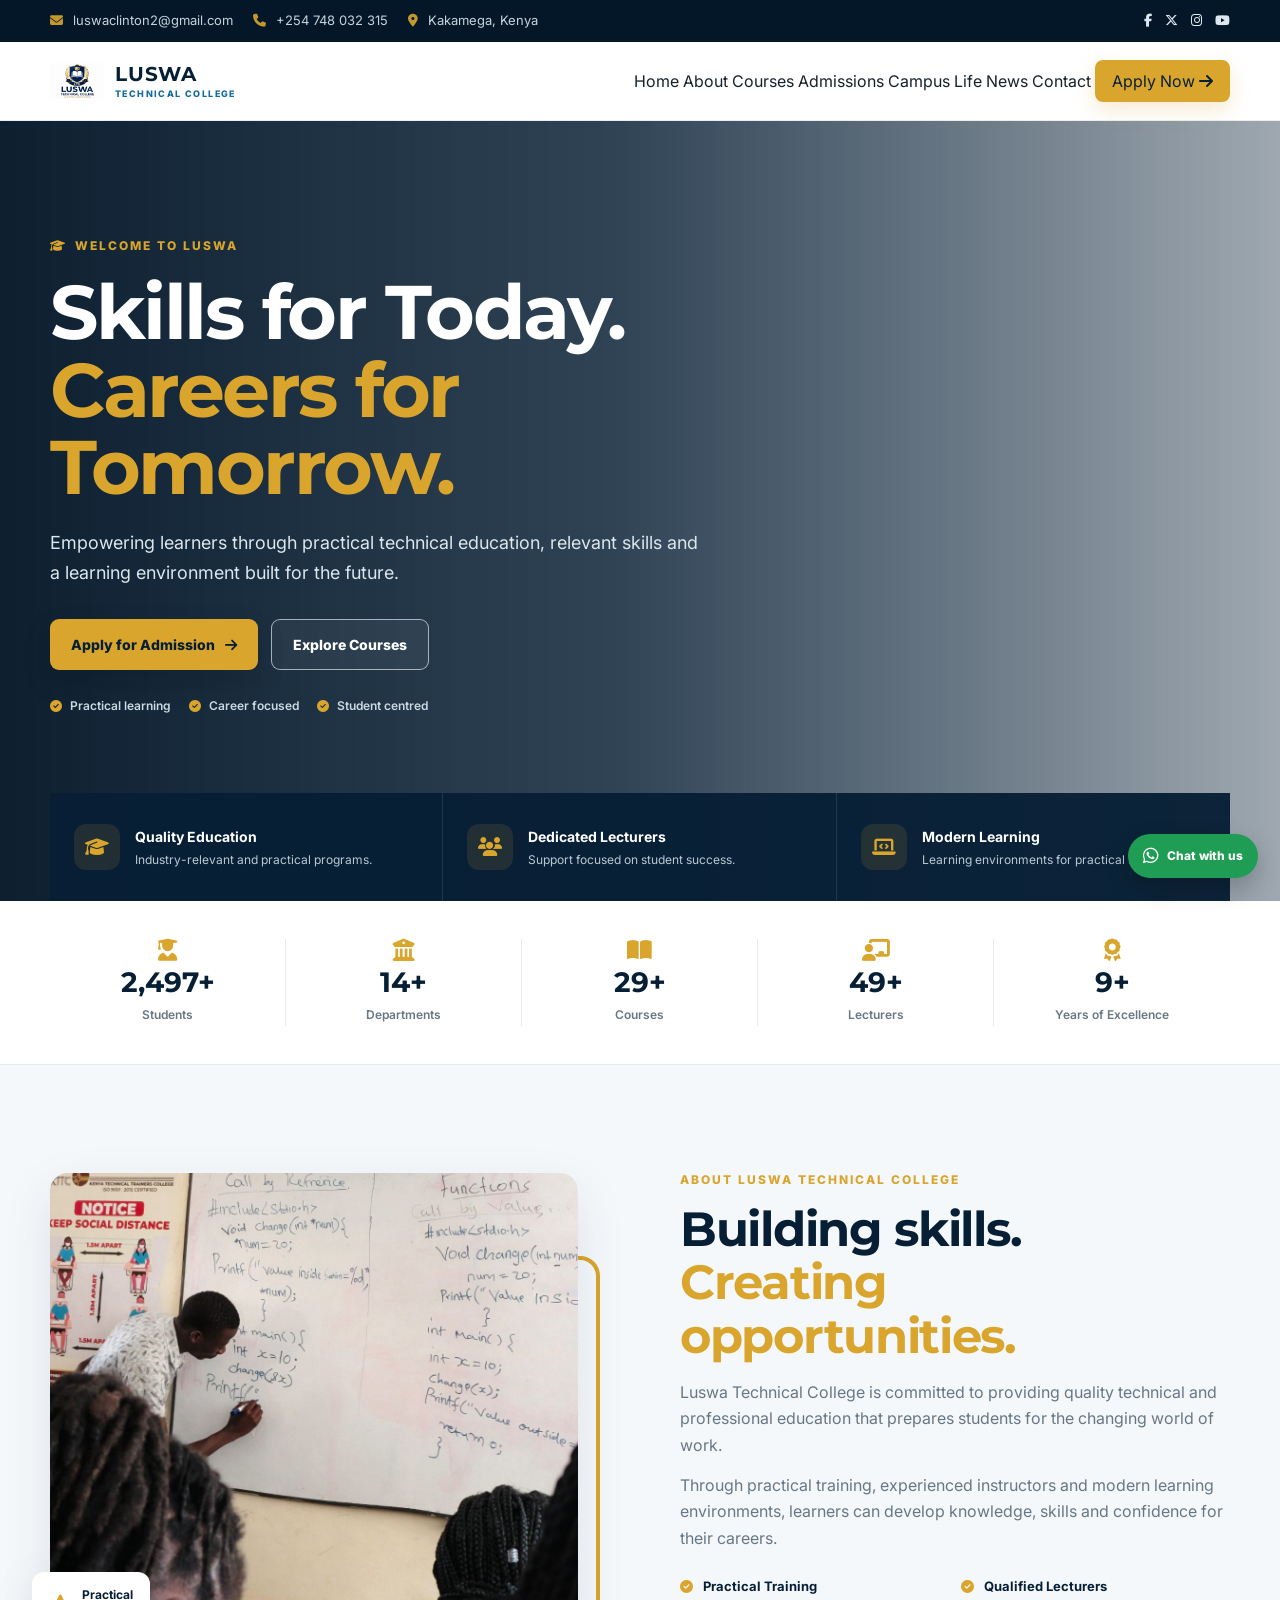
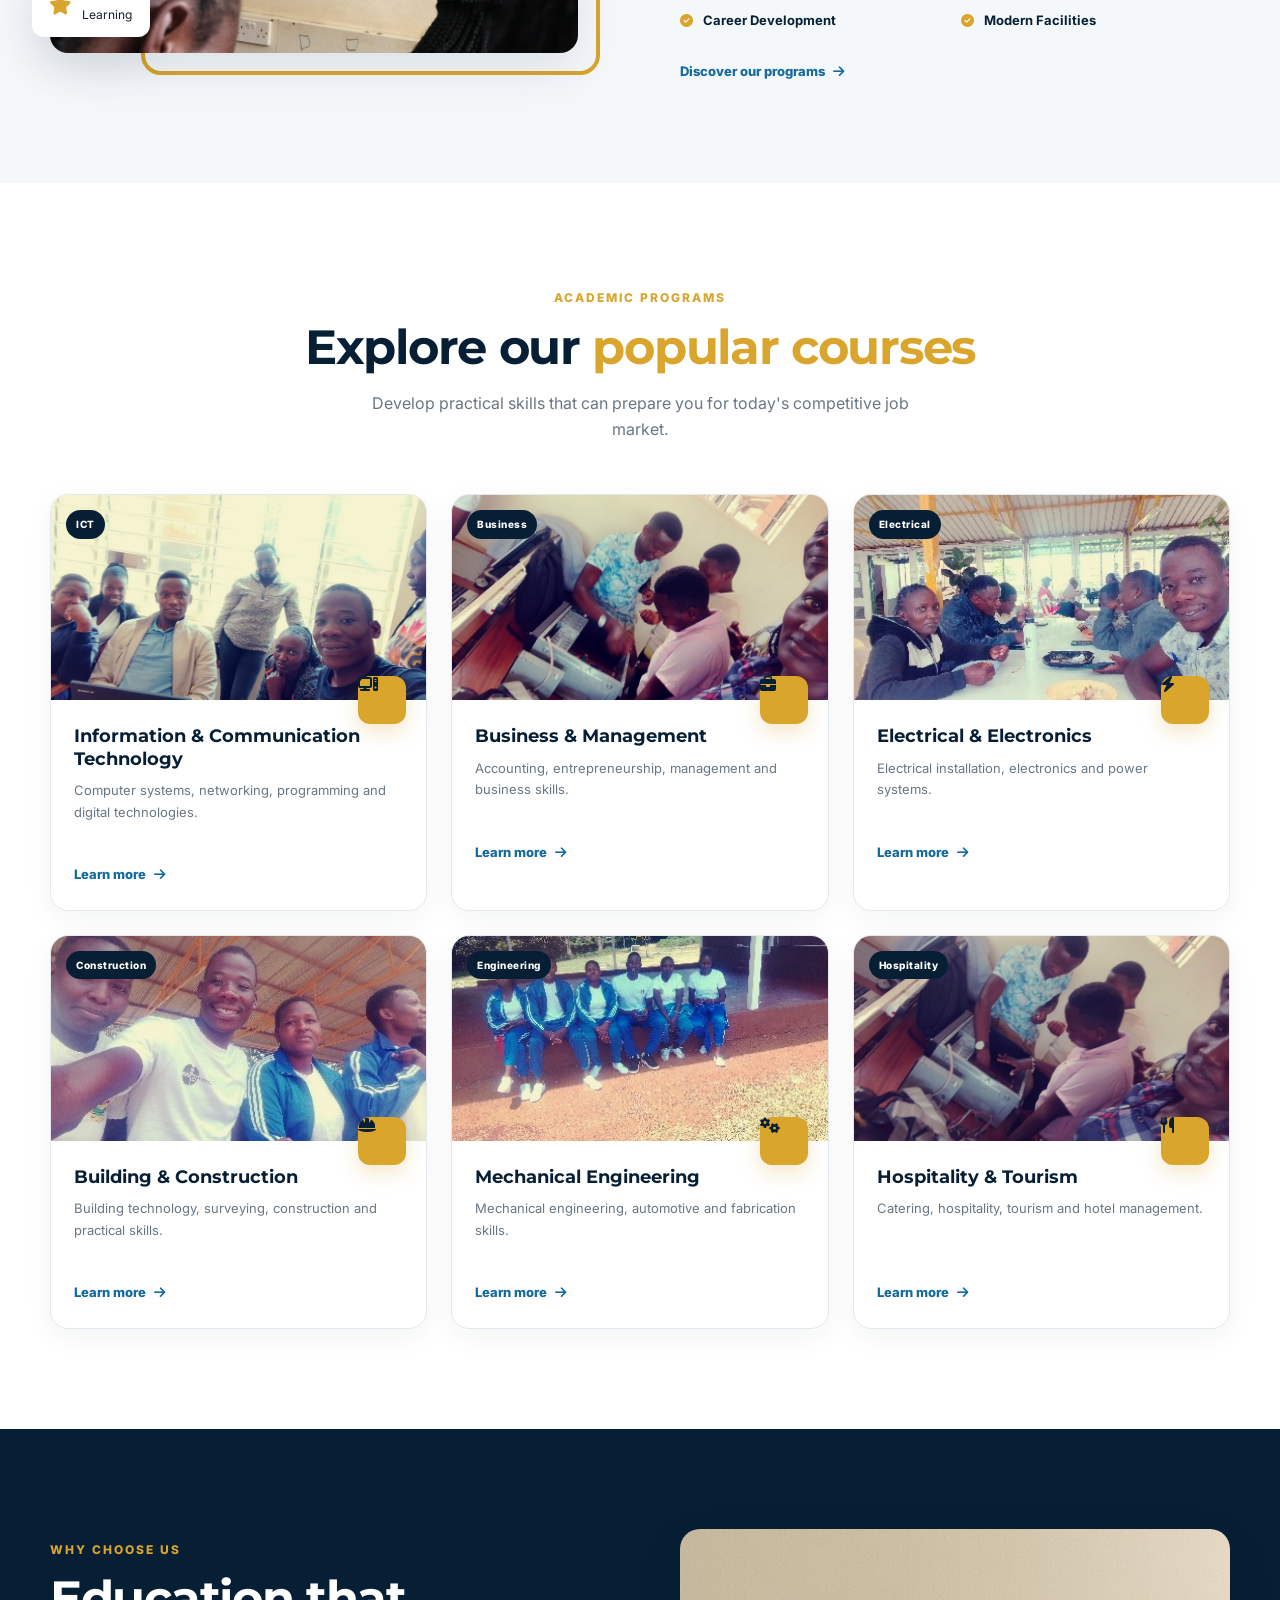
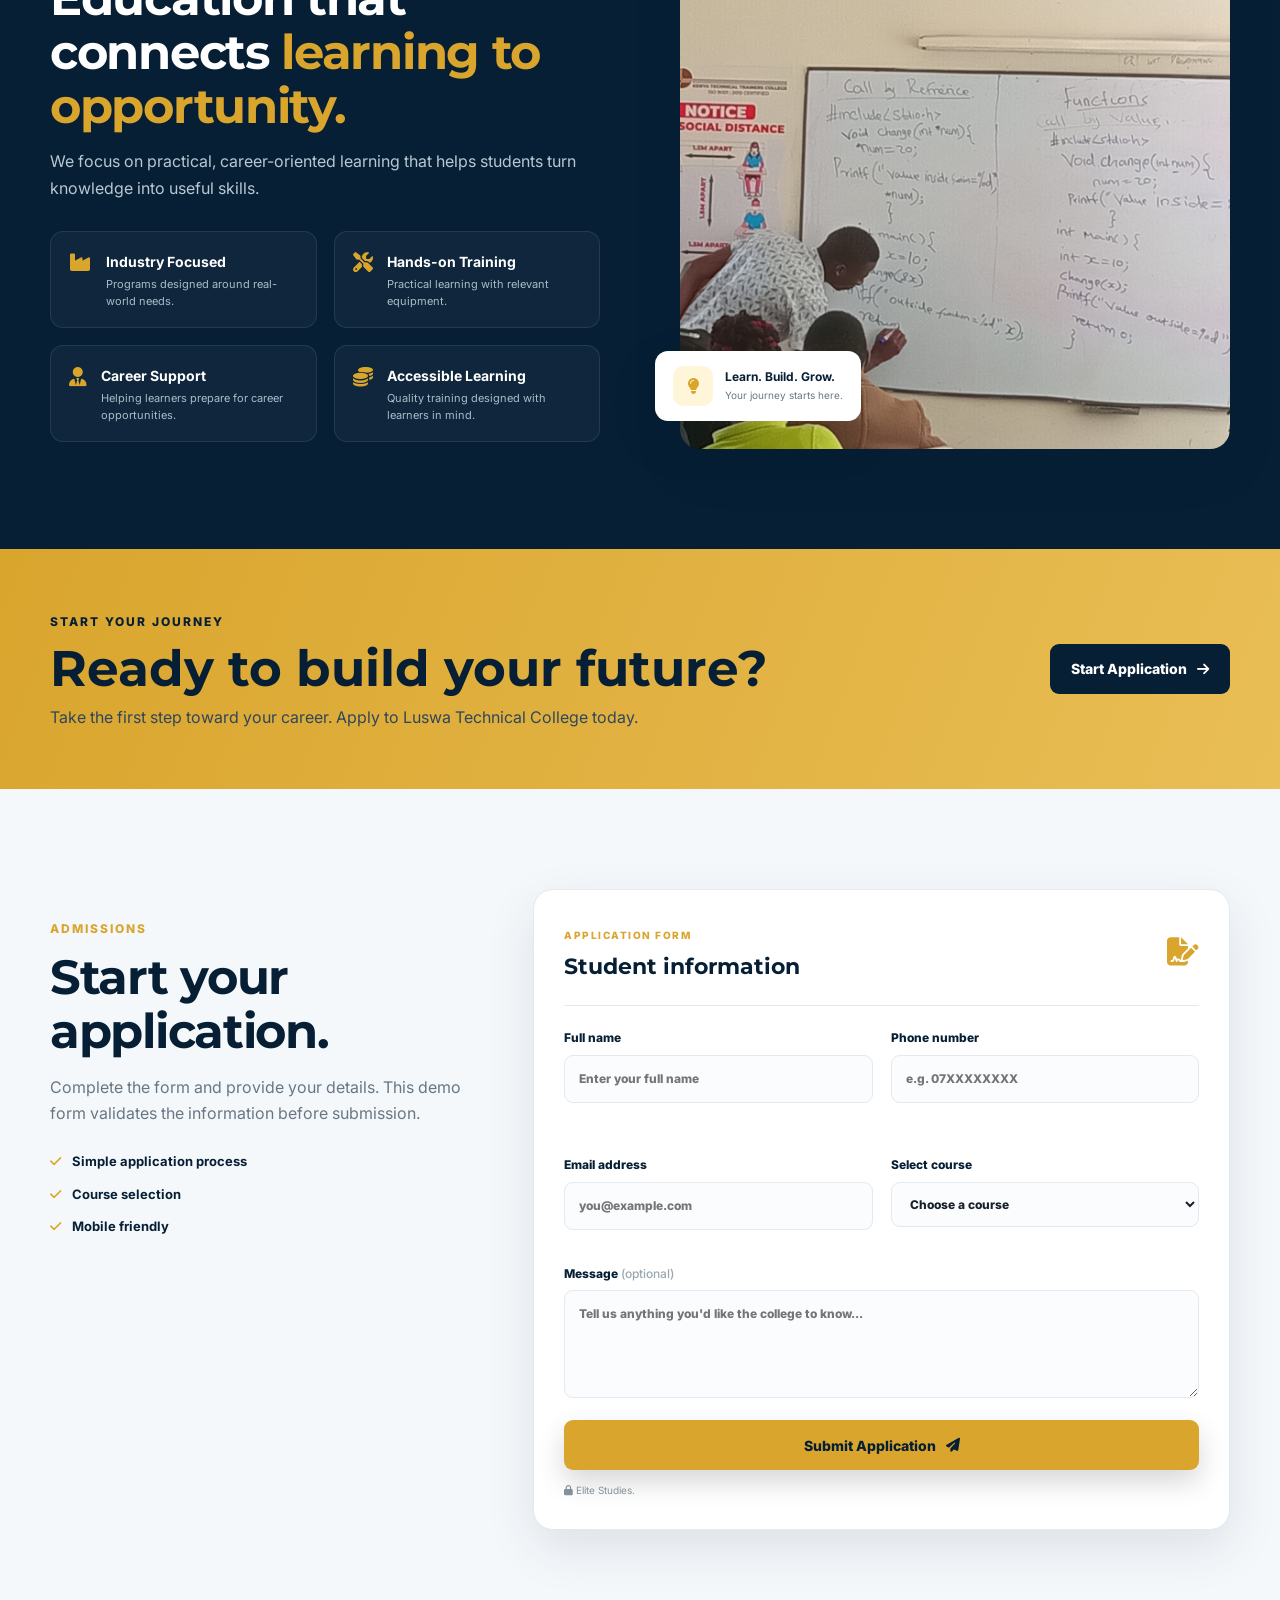
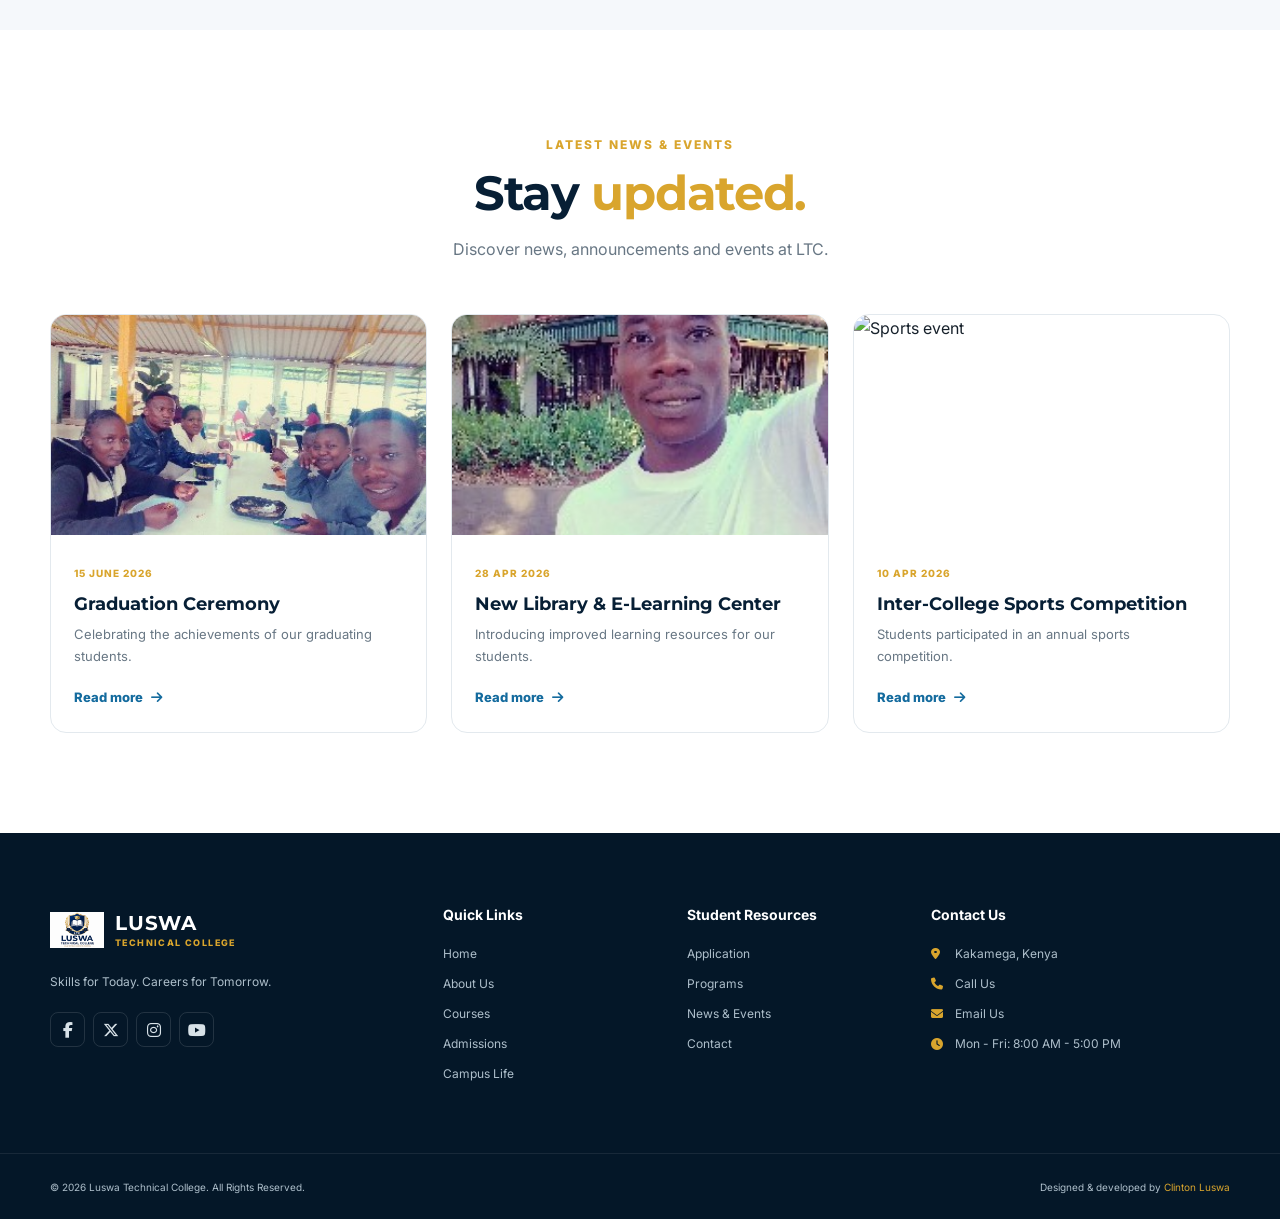
==== commit baa199b1: "Update social media links and fix navbar class" ====
--- a/index.html
+++ b/index.html
@@ -36,10 +36,10 @@
             </div>
 
             <div class="socials" aria-label="Social media">
-                <a href="#" aria-label="Facebook"><i class="fab fa-facebook-f"></i></a>
+                <a href="https://www.facebook.com/jackly.johns.9" aria-label="Facebook"><i class="fab fa-facebook-f"></i></a>
                 <a href="#" aria-label="X"><i class="fab fa-x-twitter"></i></a>
                 <a href="#" aria-label="Instagram"><i class="fab fa-instagram"></i></a>
-                <a href="#" aria-label="YouTube"><i class="fab fa-youtube"></i></a>
+                <a href="https://youtube.com/@cyberboe_ke" aria-label="Youtube"><i class="fab fa-youtube"></i></a>
             </div>
         </div>
     </div>
@@ -59,7 +59,7 @@
                 <i class="fas fa-bars"></i>
             </button>
 
-            <nav class="navbar" id="navbar" aria-label="Main navigation">
+            <nav clas"s="navbar" id="navbar" aria-label="Main navigation">
                 <a href="#home" class="active">Home</a>
                 <a href="#about">About</a>
                 <a href="#courses">Courses</a>
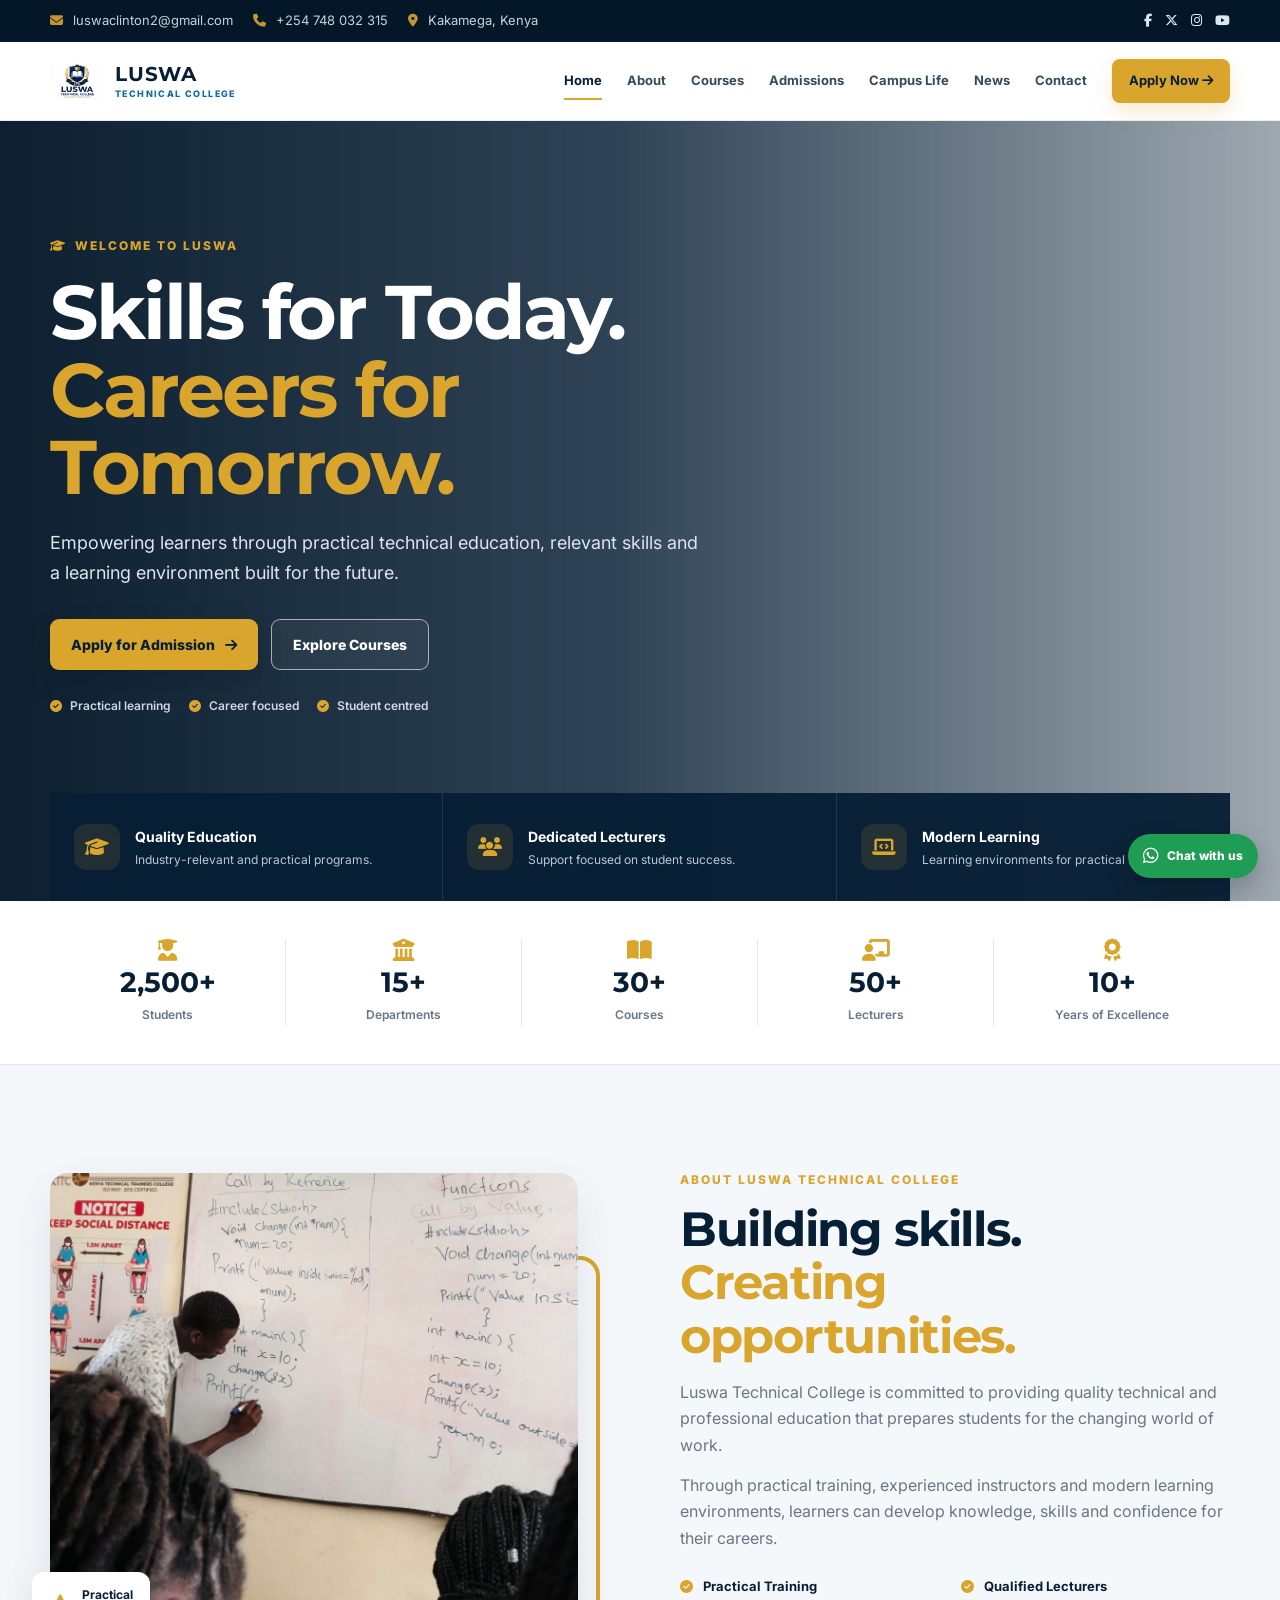
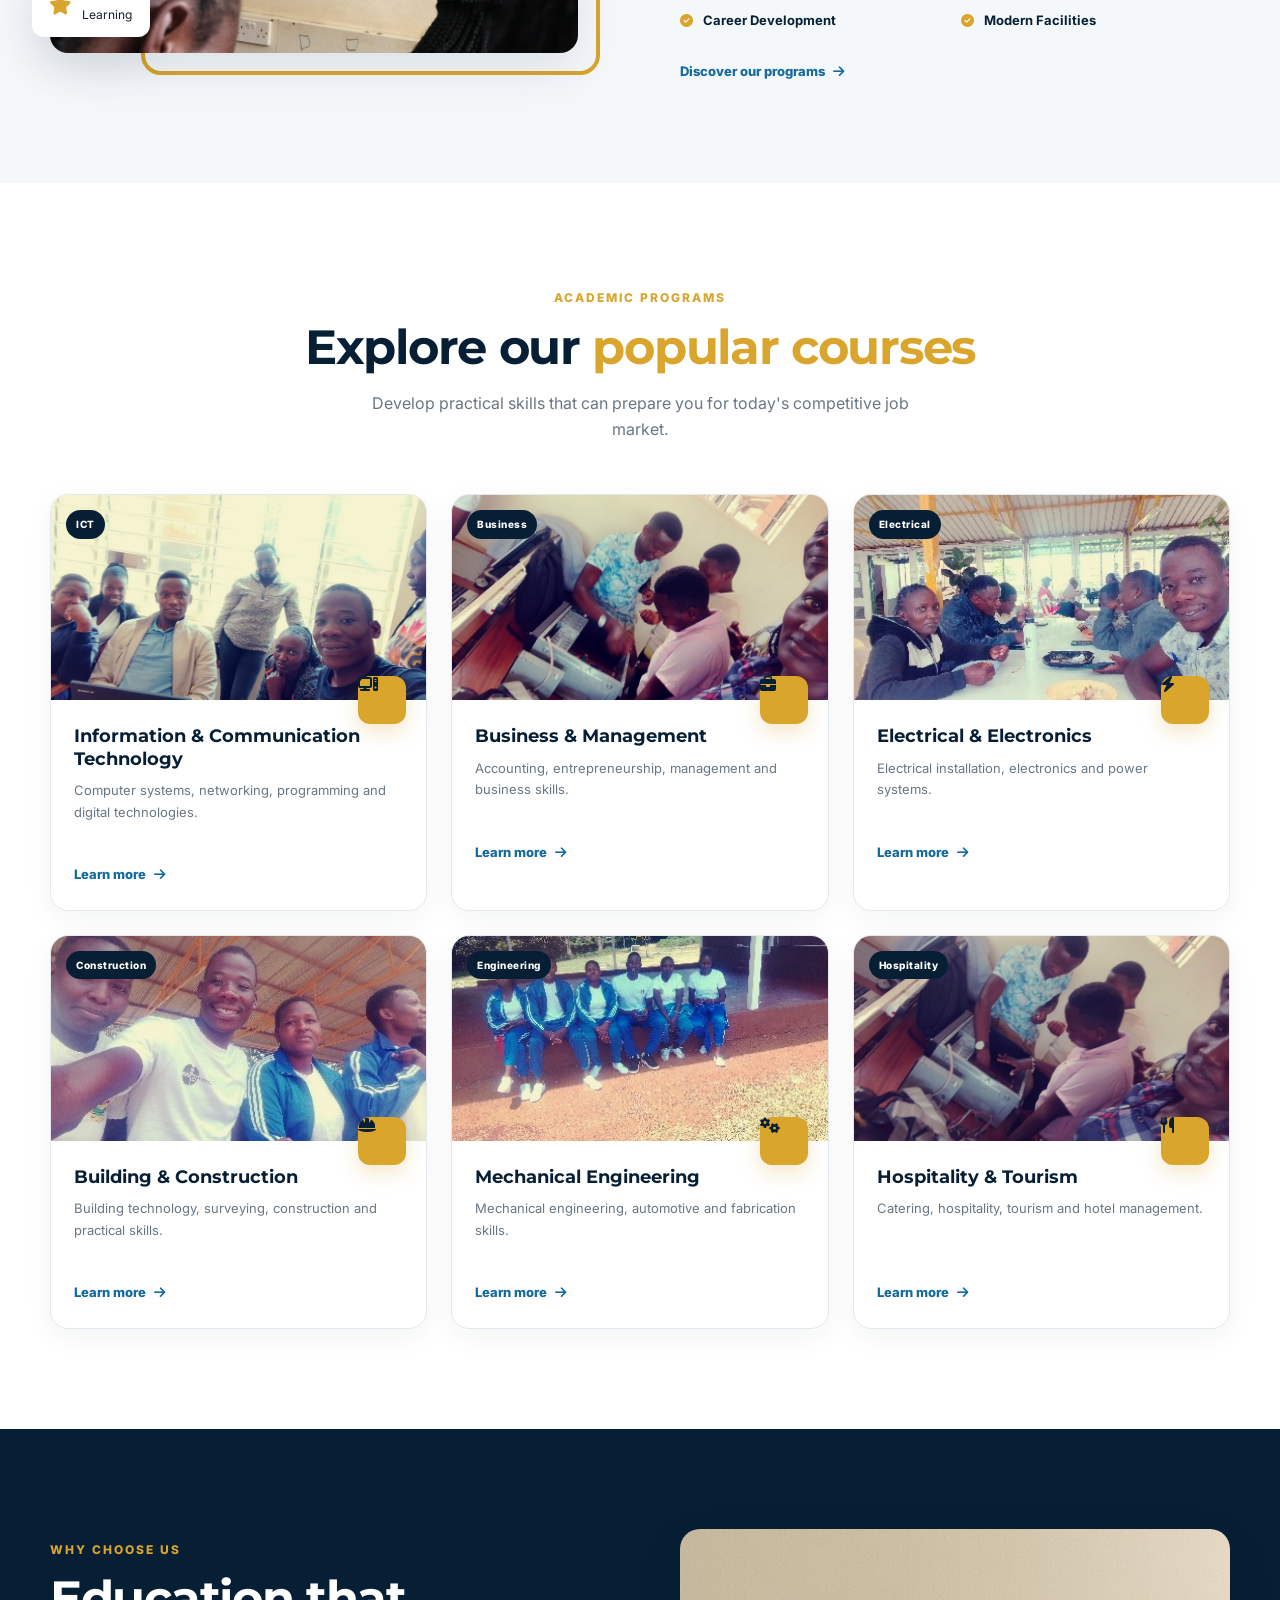
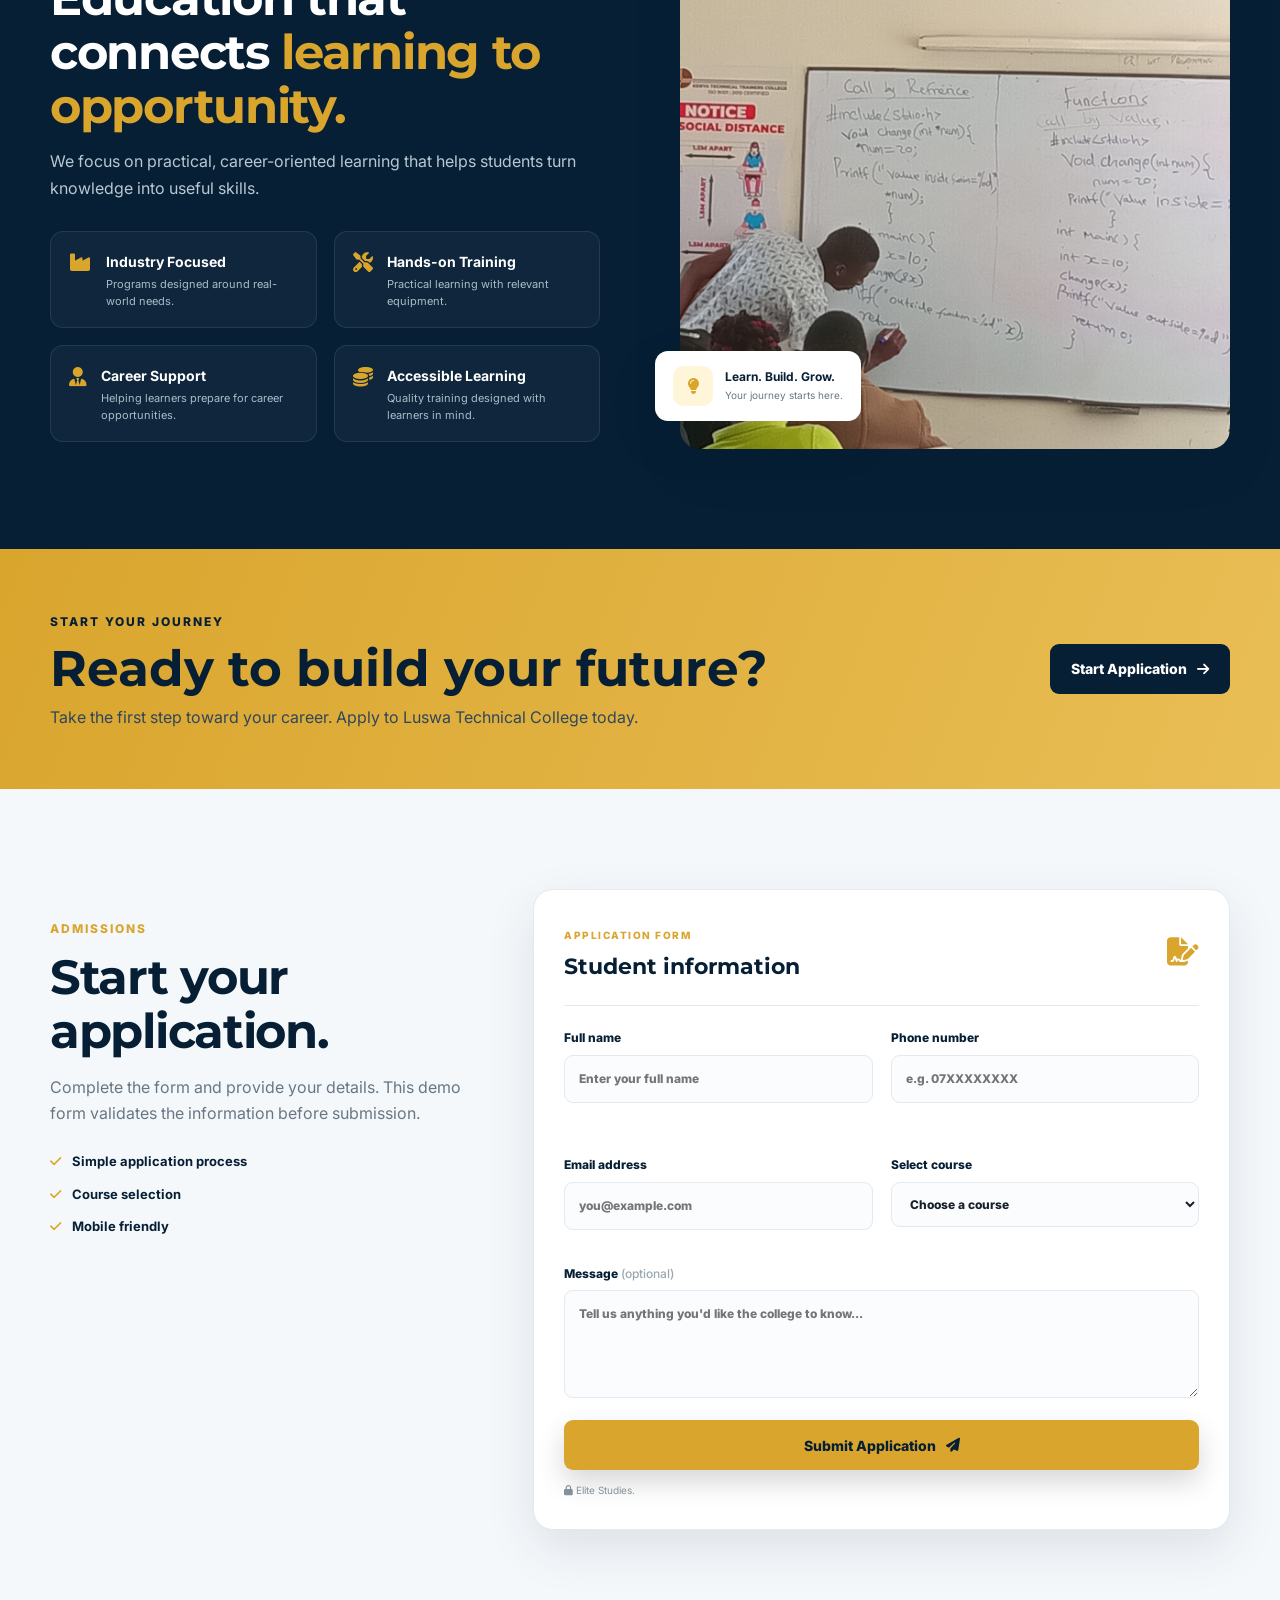
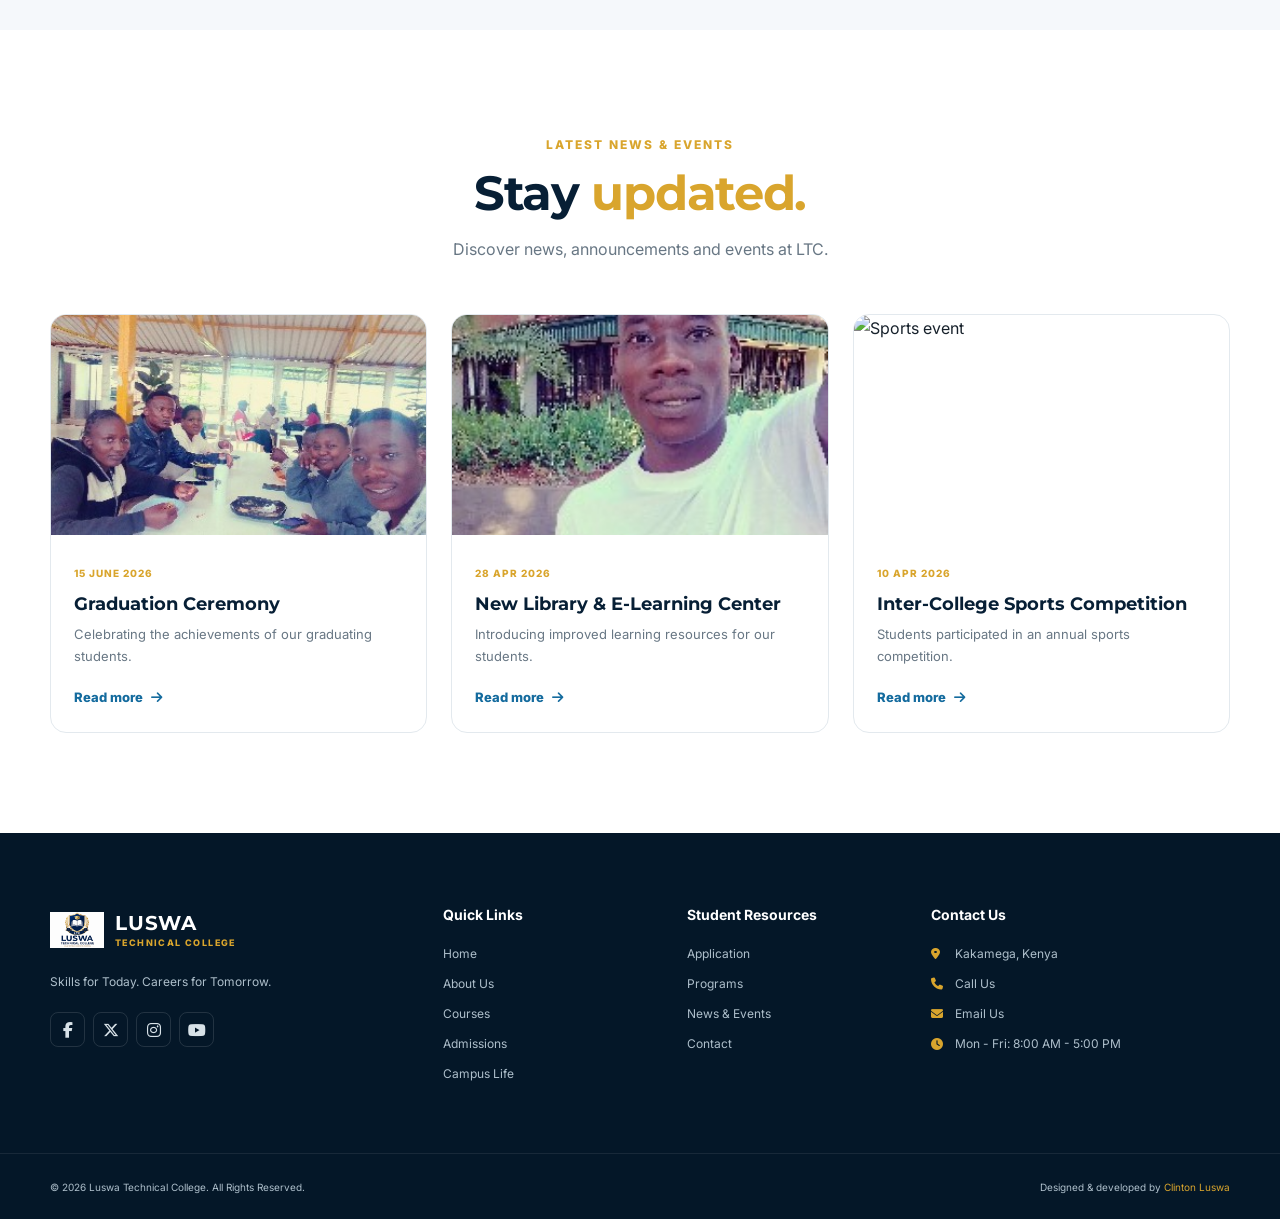
==== commit bd75ba57: "Add files via upload" ====
--- a/index.html
+++ b/index.html
@@ -59,7 +59,7 @@
                 <i class="fas fa-bars"></i>
             </button>
 
-            <nav clas"s="navbar" id="navbar" aria-label="Main navigation">
+            <nav class="navbar" id="navbar" aria-label="Main navigation">
                 <a href="#home" class="active">Home</a>
                 <a href="#about">About</a>
                 <a href="#courses">Courses</a>
@@ -489,7 +489,7 @@
                     <i class="fas fa-location-dot"></i> Kakamega, Kenya
                 </a>
                 <a href="tel:+254748032315"><i class="fas fa-phone"></i> Call Us</a>
-                <a href="mailto: luswaclinton2@gmail.com"><i class="fas fa-envelope"></i> Email Us</a>
+                <a href="mailto:luswaclinton2@gmail.com"><i class="fas fa-envelope"></i> Email Us</a>
                 <span><i class="fas fa-clock"></i> Mon - Fri: 8:00 AM - 5:00 PM</span>
             </div>
         </div>
